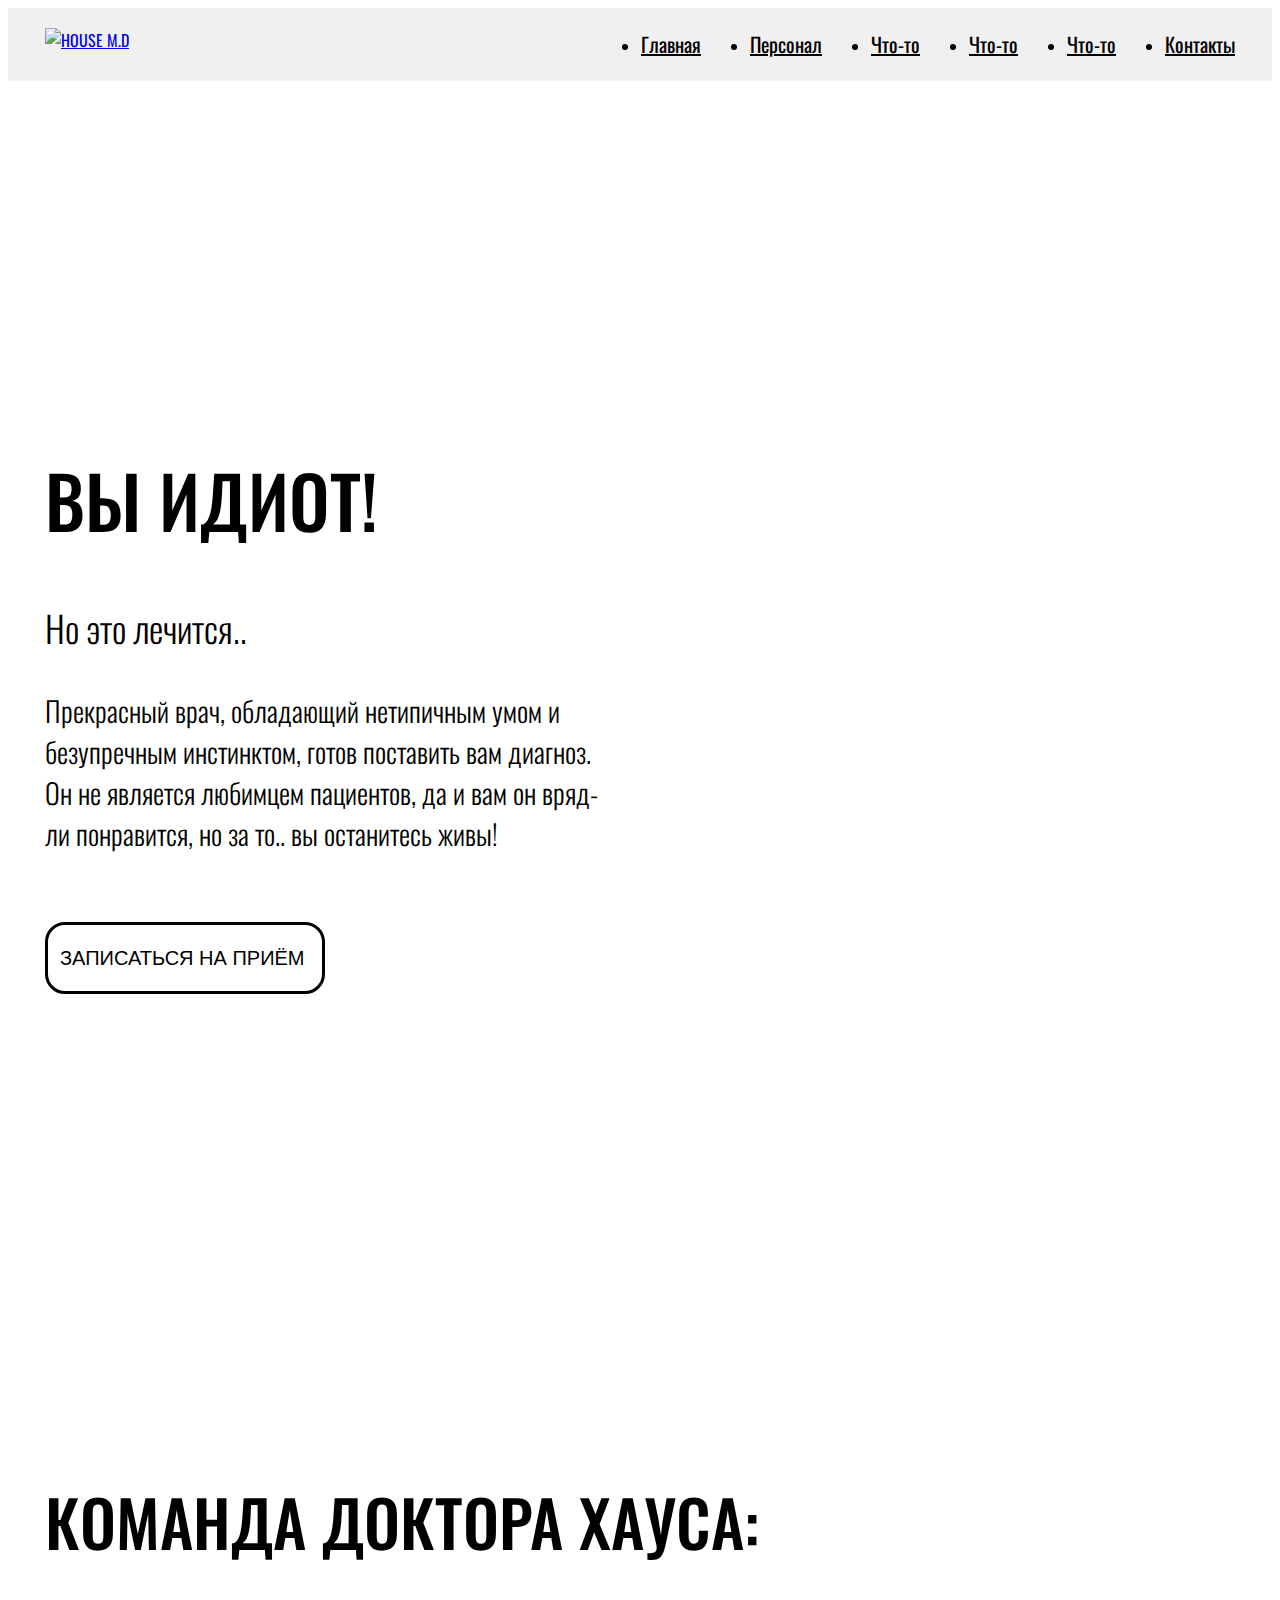
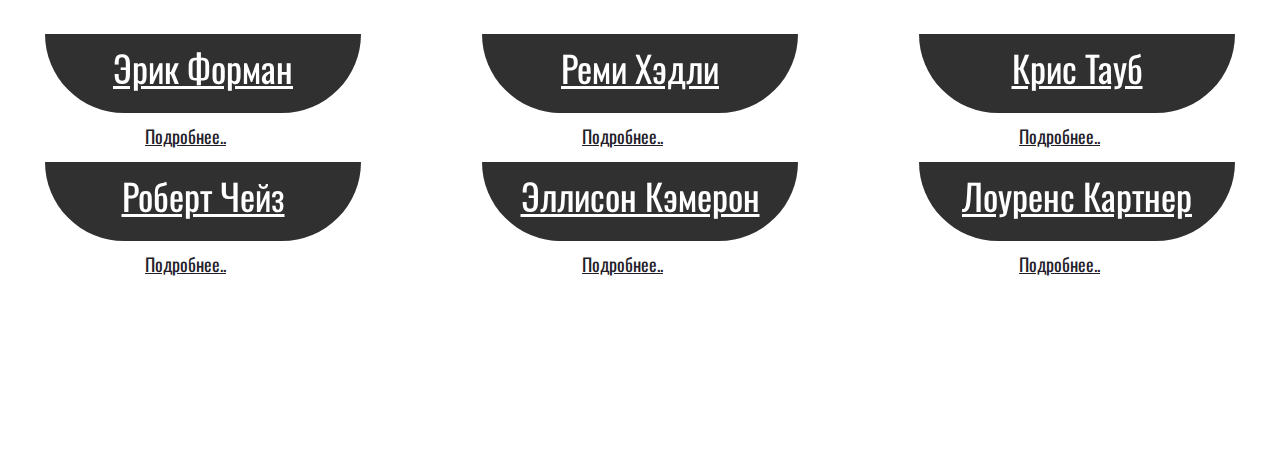
==== index.html @ 398832de "update links" ====
<!DOCTYPE html>
<html lang="ru">
<head>
	<meta charset="UTF-8">
	<meta http-equiv="X-UA-Compatible" content="IE=edge">
	<meta name="viewport" content="width=device-width, initial-scale=1.0">
	<link rel="stylesheet" href="./css/normalize.css">
	<link rel="stylesheet" href="./css/style.css">
	<title>ДОКТОР ХАУС</title>
</head>
<body>
	<header class="header">
		<div class="header__container">
			<div class="header__inner">

				<a href="index.html" class="logo"><img src="./img/icon/logo.png" alt="HOUSE M.D"></a>

				<nav class="menu">
				<ul class="menu__list">
					<li class="menu__item"><a href="./index.html" class="menu__link">Главная</a></li>
					<li class="menu__item"><a href="./team-page.html" class="menu__link">Персонал</a></li>
					<li class="menu__item"><a href="" class="menu__link">Что-то</a></li>
					<li class="menu__item"><a href="" class="menu__link">Что-то</a></li>
					<li class="menu__item"><a href="" class="menu__link">Что-то</a></li>
					<li class="menu__item"><a href="" class="menu__link">Контакты</a></li>
				</ul>
				
				</nav>
			</div>
		</div>
	</header>	


	<section class="first-screen">
		<div class="first-screen__container">
			<div class="first-screen__inner">
				<h1 class="first-screen__title">
					Вы идиот!
				</h1>

				<h3 class="first-screen__sub-title">
					Но это лечится..
				</h3>

				<p class="first-screen__text">
					Прекрасный врач, обладающий нетипичным умом 
					и безупречным инстинктом, готов поставить вам диагноз.
					Он не является любимцем пациентов, да и вам он вряд-ли
					понравится, но за то.. вы останитесь живы! 
				</p>

				<div class="first-screen__btn">
					<button data-modal-target="#modal">Записаться на приём<img src="./img/icon/cane-btn.png" alt=""> </button>
				</div> 
			</div>
		</div>
	</section>


<div class="modal" id="modal">
	<div class="modal-header">
		<div class="modal-header__title"><h2>Хаус перезвонит!</h2></div>
		<button data-close-button class="close-button">&times;</button>
	</div>
	<div class="modal-body">

	
	<form action=""  method="post"  class="appointment-form">

		<img class="modal-body__img" src="./img/content/house-form-img.png" alt="">
		<div class="user-name">
			<div class="form-item">
				<label for="first-name">Имя</label>
				<input type="text" placeholder="Имя" name="firstname" id="firstname" required>
			</div>

			<div class="form-item">
				<label for="first-name">Фамилия</label>
				<input type="text" placeholder="Фамилия" name="lastname" id="lastname" required>
			</div>
		</div>

		<div class="user-contacts">
			<div class="form-item">
				<label for="first-name">Ваша почта</label>
				<input type="email" placeholder="Ваша Почта" name="email" id="email" required>
			</div>

			<div class="form-item">
				<label for="first-name">Ваш телефон</label>
				<input type="tel" placeholder="Ваш телефон" name="phone" id="phone" required>
			</div>
		</div>

		<div class="appointment-form__btn">
			<button>Отправить контакты</button>
		</div>
	</form>
	</div>
</div>


<div id="overlay"></div>
	<section class="house-team">
		<div class="house-team__container">
			<div class="house-team__inner">
				<h2 class="house-team__title">Команда Доктора Хауса:</h2>
				<div class="members">
					<div class="members__card">
						<img class="member-photo" src="./img/content/foreman.png" alt="">
						<h4 class="member-name"><a class="member-name__link" href="./team-page.html#foreman">Эрик Форман</a></h4>
						<div class="background-name"></div>
						<a class="learn-more" href="./team-page.html#foreman">Подробнее..<img src="./img/icon/cane-btn.png" alt=""></a>
					</div>

					<div class="members__card">
						<img class="member-photo" src="./img/content/hadley.png" alt="">
						<h4 class="member-name"><a class="member-name__link" href="./team-page.html#hadley">Реми Хэдли</a></h4>
						<div class="background-name"></div>
						<a class="learn-more" href="./team-page.html#hadley">Подробнее..<img src="./img/icon/cane-btn.png" alt=""></a>
					</div>

					<div class="members__card">
						<img class="member-photo" src="./img/content/taub.png" alt="">
						<h4 class="member-name"><a class="member-name__link" href="./team-page.html#taub">Крис Тауб</a></h4>
						<div class="background-name"></div>
						<a class="learn-more" href="./team-page.html#taub">Подробнее..<img src="./img/icon/cane-btn.png" alt=""></a>
					</div>

					<div class="members__card">
						<img class="member-photo" src="./img/content/chase.png" alt="">
						<h4 class="member-name"><a class="member-name__link" href="./team-page.html#chase">Роберт Чейз</a></h4>
						<div class="background-name"></div>
						<a class="learn-more" href="./team-page.html#chase">Подробнее..<img src="./img/icon/cane-btn.png" alt=""></a>
					</div>

					<div class="members__card">
						<img class="member-photo" src="./img/content/cameron.png" alt="">
						<h4 class="member-name"><a class="member-name__link" href="./team-page.html#cameron">Эллисон Кэмерон</a></h4>
						<div class="background-name"></div>
						<a class="learn-more" href="./team-page.html#cameron">Подробнее..<img src="./img/icon/cane-btn.png" alt=""></a>
					</div>

					<div class="members__card">
						<img class="member-photo" src="./img/content/kutner.png" alt="">
						 <h4 class="member-name"><a class="member-name__link" href="./team-page.html#kutner">Лоуренс Картнер</a></h4>
						 <div class="background-name"></div>
						<a class="learn-more" href="./team-page.html#kutner">Подробнее..<img src="./img/icon/cane-btn.png" alt=""></a>
					</div>
				</div>
			</div>
		</div>
	</section>

	<script src="./js/script.js"></script>
</body>
</html>
---- css/style.css ----
/* LOAD FONTS */
 
 @import url('https://fonts.googleapis.com/css2?family=Oswald:wght@300;400;500&display=swap');

  body {
	font-family: 'Oswald';
	font-style: normal;
	font-weight: 400;
  }


/* HEADER */

.header {
	background: #F0F0F0;
}
.header__container {
	max-width: 1190px;
	padding: 0px 10px 0px 10px;
	margin: 0 auto;
}
.header__inner {
	display: flex;
	justify-content: space-between;
}
.logo {
	padding: 20px 0px 23px 0px;
}
.menu {
	display: flex;
}

.menu a {
	font-weight: 400;
	font-size: 20px;
	line-height: 41px;
	color: #000000;
}


.menu__list {
	display: flex;
	align-items: center;
}
.menu__item + .menu__item {
	margin-left: 49px;
}


/* FIRST SCREEN - Introduce */

.first-screen {
	background: url('../img/background/first-screen_background.jpg') center no-repeat;
	background-size: cover;
}
.first-screen__container {
	max-width: 1190px;
	padding: 0px 10px 0px 10px;
	margin: 0 auto;
}
.first-screen__inner {
	padding: 317px 0px 346px 0px;
}
.first-screen__title  {
	font-style: normal;
	font-weight: 500;
	font-size: 72px;
	line-height: 107px;
	color: #000000;
	text-transform: uppercase;
}
.first-screen__sub-title {
	font-style: normal;
	font-weight: 300;
	font-size: 36px;
	line-height: 53px;
	color: #000000;
}
.first-screen__text {
	margin-top: 10px;
	max-width: 576px;
	font-style: normal;
	font-weight: 300;
	font-size: 28px;
	line-height: 41px;
	color: #000000;
}

.first-screen__btn img {
	margin-left: 5px;
	transition: 0.3s;
}


.first-screen__btn  img:hover {
	transform: rotate(360deg);
}


.first-screen__btn button {
	font-style: normal;
	font-weight: 400;
	font-size: 20px;
	line-height: 30px;
	padding: 18px 12px 18px 12px;
	margin-top: 40px;
	border: 3px solid #000000;
	border-radius: 20px;
	background-color: rgba(0, 125, 215, 0.0);
	text-transform: uppercase;
	transition: 0.3s;
}


/* APPOINTMENT MODAL*/
.modal {
	position: fixed;
	top: 50%;
	left: 50%;
	transform: translate(-50%, -50%) scale(0);
	transition: 200ms ease-in-out;
	border: 2px solid rgb(66, 66, 66);
	border-radius: 10px;
	z-index: 10;
	background-color: rgb(211, 211, 211);
	width: 550px;
	height: 620px;
	max-width: 80%;
}
  
.modal.active {
	transform: translate(-50%, -50%) scale(1);
}
  
.modal-header {
	padding: 10px 15px;
	display: flex;
	justify-content: space-between;
	align-items: center;
}
  
.modal-header__title {
	max-width: 335px;
	margin: 0 auto;
	font-weight: 400;
	font-size: 28px;
	line-height: 41px;
	color: #030303;
}
  


.modal-header .close-button {
	cursor: pointer;
	border: none;
	outline: none;
	background: none;
	font-size: 30px;
	font-weight: bold;
}

.modal-body__img {
	cursor: pointer;
	display: block;
    margin: auto;
}
  
.modal-body {
	padding: 10px 15px;
}
  
#overlay {
	position: fixed;
	opacity: 0;
	transition: 200ms ease-in-out;
	top: 0;
	left: 0;
	right: 0;
	bottom: 0;
	background-color: rgba(0, 0, 0, .5);
	pointer-events: none;
}
  
#overlay.active {
	opacity: 1;
	pointer-events: all;
}

.appointment-form {
	max-width: 335px;
	margin: 0 auto;
}


.user-name {
	margin-top: 10px;
}

.user-name input {
	font-size: 14px;
	padding: 5px;
	width: 160px;
	height: 40px;
	border: 1px solid #373737;
	border-radius: 5px;
}

.user-contacts input {
	font-size: 14px;
	padding: 5px;
	width: 336px;
	height: 40px;
	border: 1px solid #373737;
	border-radius: 5px;
}

.form-item {
	display: flex;
	flex-direction: column;
}

.form-item label {
	font-size: 16px;
	margin: 22px 0px 5px 0px;
}

.user-name {
	display: flex;
	justify-content: space-between;
}

.appointment-form__btn {
	max-width: 200px;
	margin: 35px auto;
}

.appointment-form__btn button {
	font-style: normal;
	font-weight: 400;
	font-size: 16px;
	line-height: 24px;
	padding: 10px 15px 10px 15px;
	border: 2px solid #000000;
	border-radius: 20px;
	background-color: rgba(0, 125, 215, 0.0);
	text-transform: uppercase;
	transition: 0.3s;
}

.appointment-form__btn button:hover {
	background-color: #000000;
	color: #FFFFFF;
}

/* HOUSE TEAM */


.house-team {
	background: url("../img/background/team-background.jpg") center no-repeat;
	background-size: cover;
}
.house-team__container {
	max-width: 1190px;
	padding: 0px 10px 0px 10px;
	margin: 0 auto;
}
.house-team__inner {
	padding: 80px 0px 169px 0px;
}
.house-team__title {
	font-weight: 500;
	font-size: 64px;
	line-height: 95px;
	color: #000000;
	text-transform: uppercase;
}

.members {
	display: flex;
	flex-wrap: wrap;
	justify-content: space-between
}

.members__card {
	margin-top: 65px;
	border-radius: 0px 0px 80px 80px;
}


.member-name {
	position: relative;
	font-weight: 400;
	font-size: 36px;
	line-height: 53px;
	color: #FFFFFF;
	margin: -70px 0px 0px 0px;
	text-align: center;
	cursor: pointer;
	transition: 0.3s;
	z-index: 1;
}

.background-name {
	position: relative;
	min-width: 316px;
	min-height: 79px;
	margin: -60px 0px 10px 0px;
	background: rgba(0, 0, 0, 0.81);
	border-radius: 0px 0px 80px 80px;
	z-index: 0;
}

	
.member-name:hover {
	font-size: 38px;
}

.member-name__link  {
	color: #fff;
}

.learn-more {
	font-weight: 400;
	font-size: 18px;
	line-height: 27px;
	margin-left: 100px;
	color: #232029;
}

.learn-more img {
	transition: 0.3s;
	margin-left: 5px;
}

.learn-more img:hover {
	transform: rotate(360deg);
}




/* HOUSE TEAM PAGE-LIST */


.house-team-page {
	background: #DDDED8;;
}

.house-team-page__container {
	max-width: 1190px;
	padding: 0px 10px 0px 10px;
	margin: 0 auto;
}

.house-team-page__inner {
	padding: 100px 0px 200px 0px;
}

.house-team-page__title  {
	font-style: normal;
	font-weight: 500;
	font-size: 72px;
	line-height: 107px;
	color: #000000;
	text-transform: uppercase;
}


.house-team-page__sub-title {
	font-weight: 300;
	font-size: 36px;
	line-height: 53px;
	max-width: 778px;;
	color: #000000;
	padding-bottom: 40px;
}



.members__item {
	display: flex;
	justify-content: space-between;
}


.members-list {
	display: flex;
	flex-direction: column;
}

.members__text {
	font-weight: 200;
	font-size: 28px;
	line-height: 53px;
	color: #000000;
    max-height: 316px;
	margin: auto 60px;
}
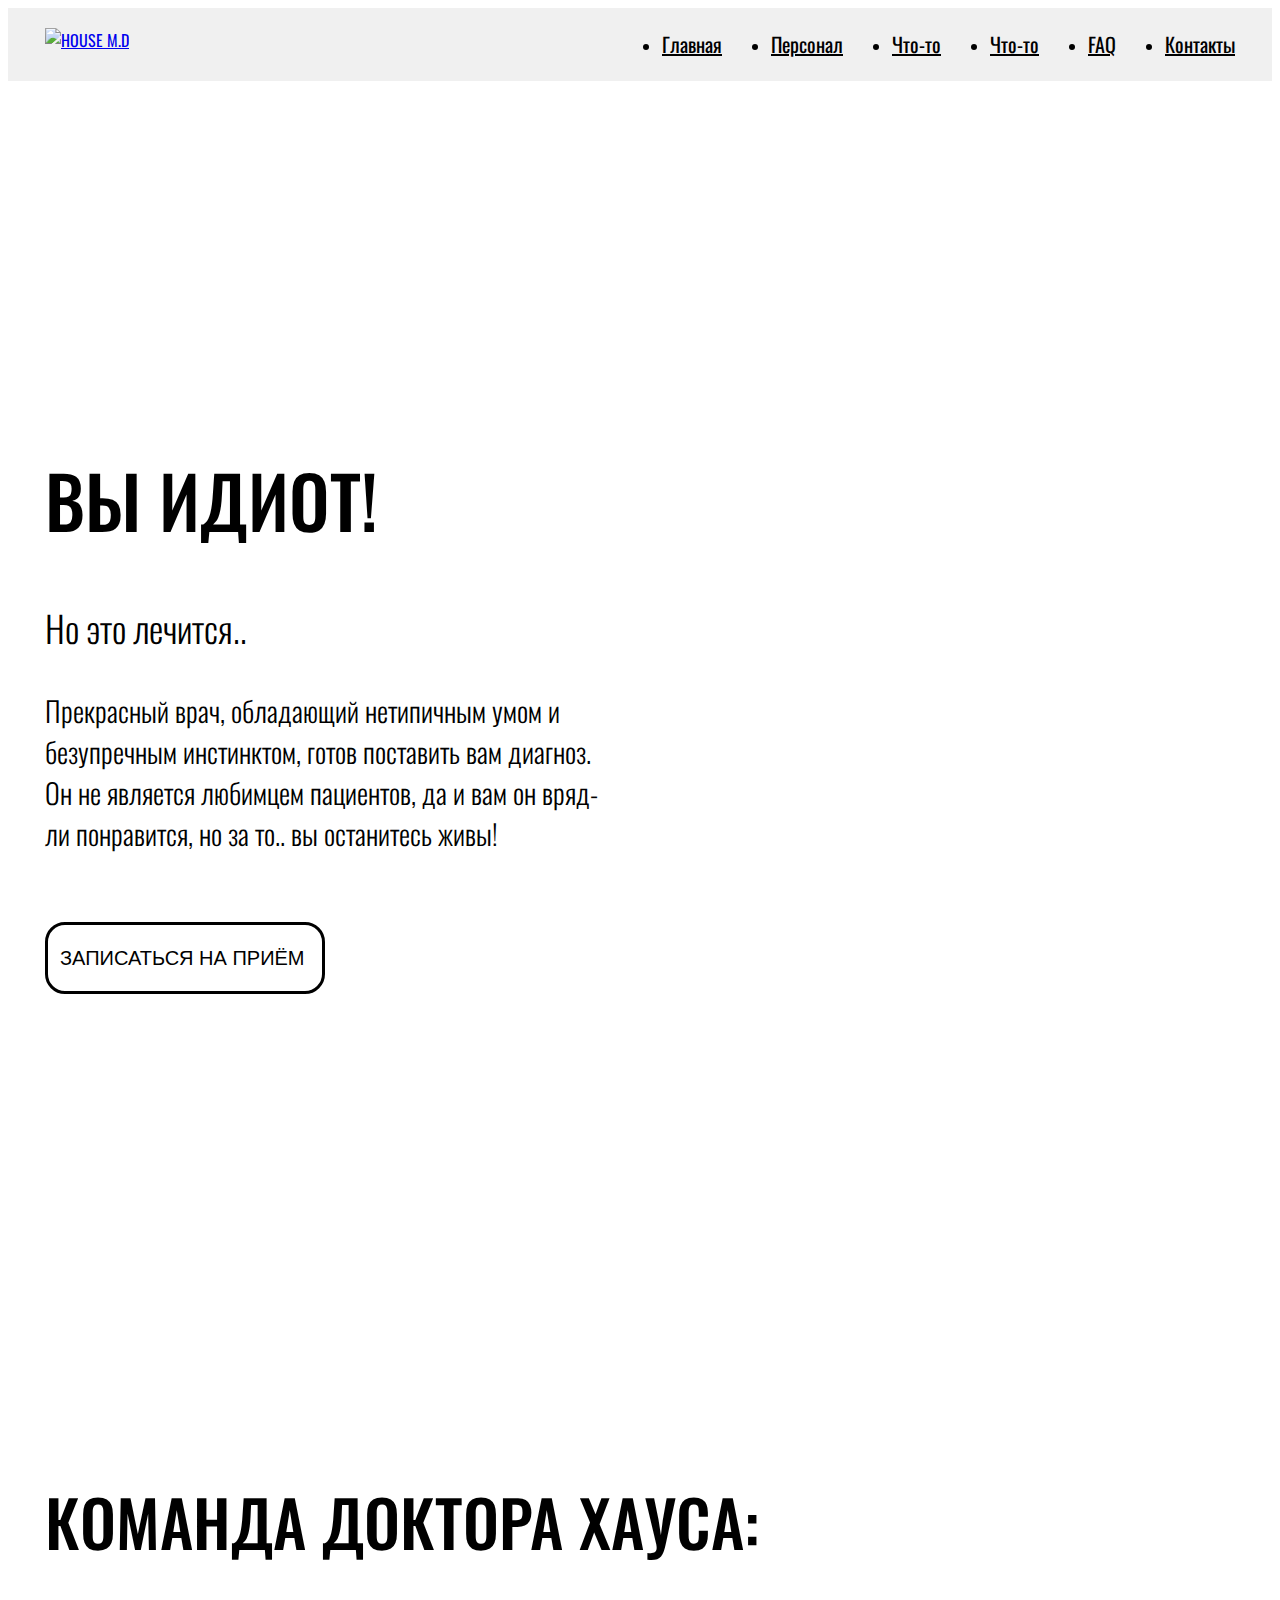
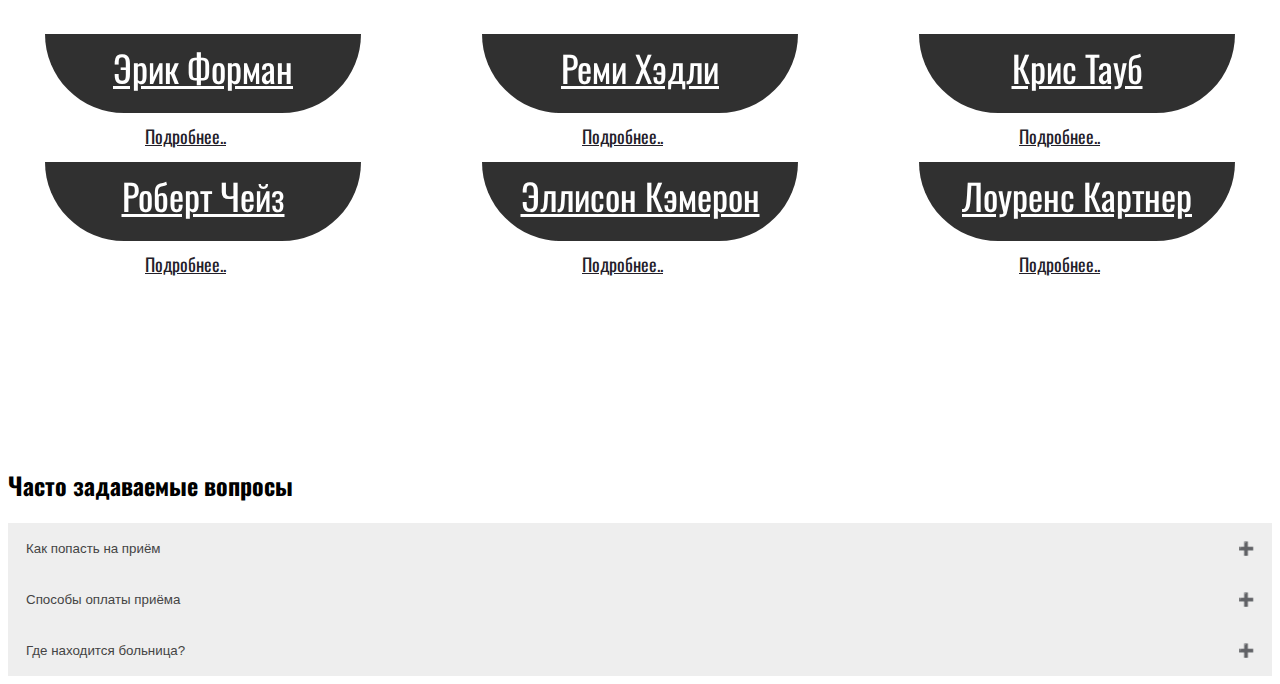
==== commit 429b05be: "created sample faq" ====
--- a/index.html
+++ b/index.html
@@ -21,7 +21,7 @@
 					<li class="menu__item"><a href="./team-page.html" class="menu__link">Персонал</a></li>
 					<li class="menu__item"><a href="" class="menu__link">Что-то</a></li>
 					<li class="menu__item"><a href="" class="menu__link">Что-то</a></li>
-					<li class="menu__item"><a href="" class="menu__link">Что-то</a></li>
+					<li class="menu__item"><a href="" class="menu__link">FAQ</a></li>
 					<li class="menu__item"><a href="" class="menu__link">Контакты</a></li>
 				</ul>
 				
@@ -64,9 +64,7 @@
 	</div>
 	<div class="modal-body">
 
-	
 	<form action=""  method="post"  class="appointment-form">
-
 		<img class="modal-body__img" src="./img/content/house-form-img.png" alt="">
 		<div class="user-name">
 			<div class="form-item">
@@ -152,6 +150,30 @@
 		</div>
 	</section>
 
+	<section class="faq">
+		<div class="faq__container">
+			<div class="faq__inner">
+				<h2 class="faq__title">Часто задаваемые вопросы</h2>	
+					<button class="accordion">Как попасть на приём</button>
+					<div class="panel">
+					<p>Для того, чтобы попасть на приём к доктору Хаусу необходимо заполнить форму, после чего ожидать звонка.</p>
+					</div>
+
+					<button class="accordion">Способы оплаты приёма</button>
+					<div class="panel">
+					<p>Lorem ipsum...</p>
+					</div>
+
+					<button class="accordion">Где находится больница?</button>
+					<div class="panel">
+					<p>Lorem ipsum...</p>
+					</div>
+	
+
+			</div>
+		</div>
+	</section>
+
 	<script src="./js/script.js"></script>
 </body>
 </html>--- a/css/style.css
+++ b/css/style.css
@@ -396,4 +396,44 @@
     max-height: 316px;
 	margin: auto 60px;
 }
-
+/* ----------------------------------------------------------------------------- */
+
+.accordion {
+	background-color: #eee;
+	color: #444;
+	cursor: pointer;
+	padding: 18px;
+	width: 100%;
+	text-align: left;
+	border: none;
+	outline: none;
+	transition: 0.4s;
+  }
+  
+  /* Добавить цвет фона для кнопки, если она нажата (добавить .активный класс с JS), а при наведении на него курсора мыши (наведите курсор) */
+  .active, .accordion:hover {
+	background-color: #ccc;
+  }
+  
+  /* Стиль аккордеон панели. Примечание: скрыто по умолчанию */
+
+  .panel {
+	padding: 0 18px;
+	background-color: white;
+	max-height: 0;
+	overflow: hidden;
+	transition: max-height 0.2s ease-out;
+  }
+
+
+  .accordion:after {
+	content: '\02795'; /* Символ юникода для "плюса" знак (+) */
+	font-size: 13px;
+	color: #777;
+	float: right;
+	margin-left: 5px;
+  }
+  
+  .active:after {
+	content: "\2796"; /* Символ юникода для "минуса" знак (-) */
+  }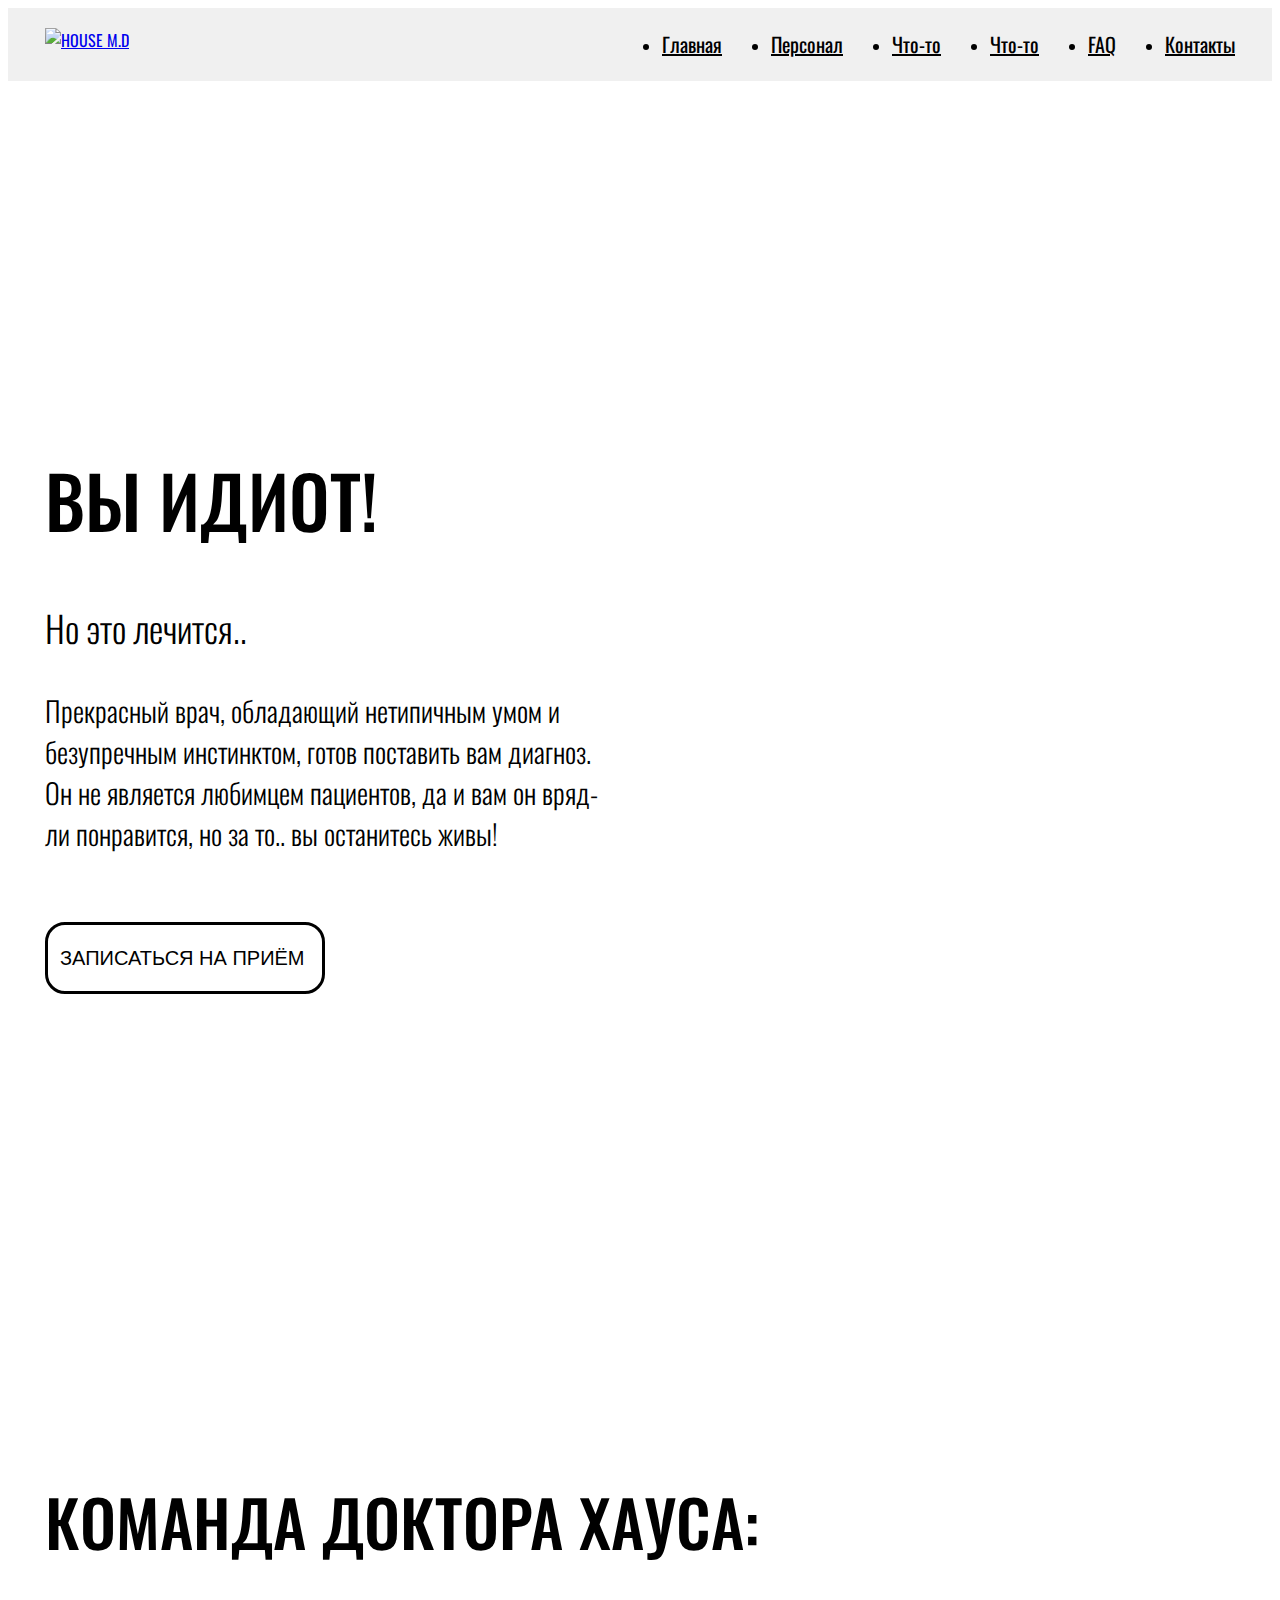
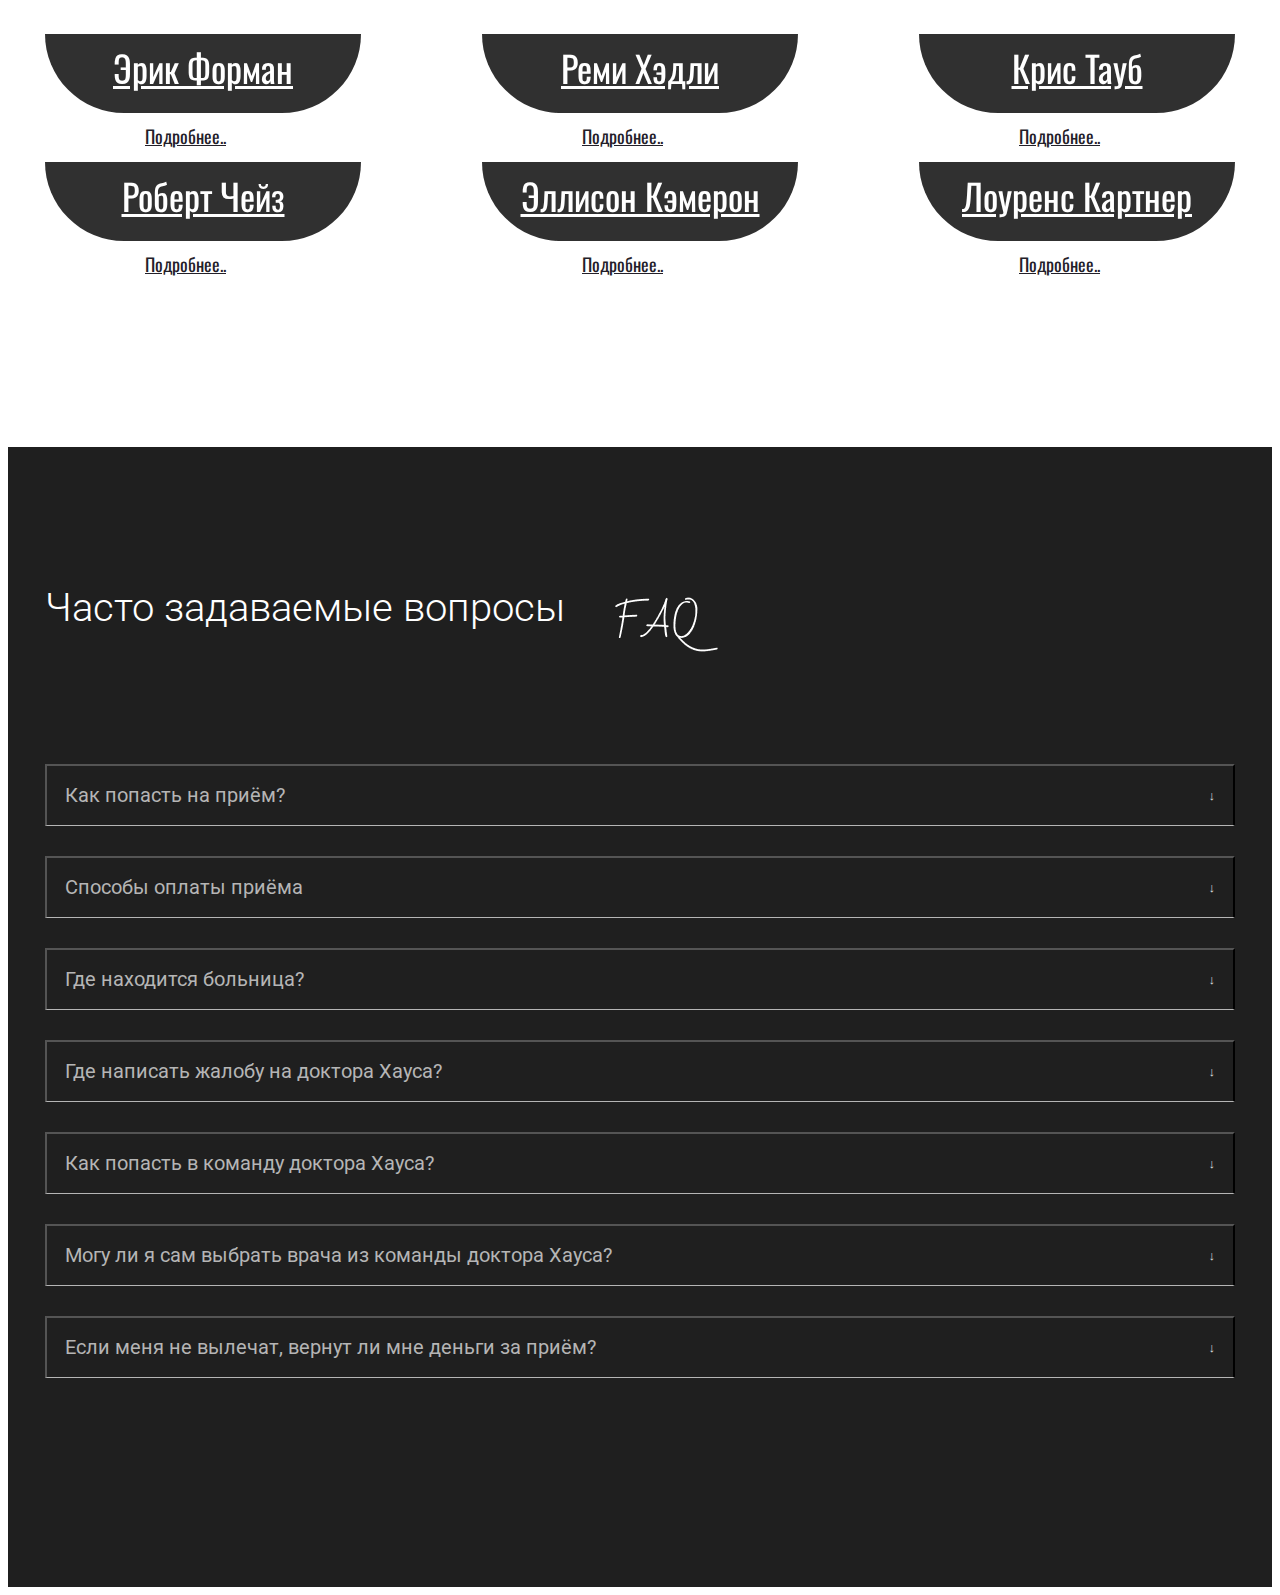
==== commit 0d4c079d: "faq is done" ====
--- a/index.html
+++ b/index.html
@@ -96,8 +96,6 @@
 	</form>
 	</div>
 </div>
-
-
 <div id="overlay"></div>
 	<section class="house-team">
 		<div class="house-team__container">
@@ -154,7 +152,7 @@
 		<div class="faq__container">
 			<div class="faq__inner">
 				<h2 class="faq__title">Часто задаваемые вопросы</h2>	
-					<button class="accordion">Как попасть на приём</button>
+					<button class="accordion">Как попасть на приём?</button>
 					<div class="panel">
 					<p>Для того, чтобы попасть на приём к доктору Хаусу необходимо заполнить форму, после чего ожидать звонка.</p>
 					</div>
@@ -168,6 +166,26 @@
 					<div class="panel">
 					<p>Lorem ipsum...</p>
 					</div>
+
+					<button class="accordion">Где написать жалобу на доктора Хауса?</button>
+					<div class="panel">
+					<p>Lorem ipsum...</p>
+					</div>
+
+					<button class="accordion">Как попасть в команду доктора Хауса?</button>
+					<div class="panel">
+					<p>Lorem ipsum...</p>
+					</div>
+
+					<button class="accordion">Могу ли я сам выбрать врача из команды доктора Хауса?</button>
+					<div class="panel">
+					<p>Lorem ipsum...</p>
+					</div>
+
+					<button class="accordion">Если меня не вылечат, вернут ли мне деньги за приём?</button>
+					<div class="panel">
+					<p>Нет!</p>
+					</div>
 	
 
 			</div>
--- a/css/style.css
+++ b/css/style.css
@@ -1,7 +1,7 @@
   /* LOAD FONTS */
  
  @import url('https://fonts.googleapis.com/css2?family=Oswald:wght@300;400;500&display=swap');
-
+ @import url('https://fonts.googleapis.com/css2?family=Roboto:wght@300;400&display=swap');
   body {
 	font-family: 'Oswald';
 	font-style: normal;
@@ -398,42 +398,86 @@
 }
 /* ----------------------------------------------------------------------------- */
 
+.faq {
+	background: #1F1F1F;
+}
+
+.faq__container {
+	background: url("../img/icon/faq.png") no-repeat 580px 150px;
+	max-width: 1190px;
+	padding: 0px 10px 0px 10px;
+	margin: 0 auto;
+}
+
+.faq__inner {
+	padding: 104px 0px 179px 0px;
+}
+
+.faq__title  {
+	font-family: 'Roboto';
+	font-style: normal;
+	font-weight: 300;
+	font-size: 40px;
+	color: #fff;
+	padding-bottom: 100px;
+	}
+
 .accordion {
-	background-color: #eee;
-	color: #444;
+	background-color: rgba(238, 238, 238, 0);
 	cursor: pointer;
 	padding: 18px;
 	width: 100%;
 	text-align: left;
-	border: none;
 	outline: none;
 	transition: 0.4s;
+	font-family: 'Roboto';
+	font-style: normal;
+	font-weight: 400;
+	font-size: 20px;
+	line-height: 23px;
+	color: #b5b5b5;
+	border-bottom: 0.5px solid #b5b5b5;
+
+
   }
   
   /* Добавить цвет фона для кнопки, если она нажата (добавить .активный класс с JS), а при наведении на него курсора мыши (наведите курсор) */
   .active, .accordion:hover {
-	background-color: #ccc;
+	color: #ffffff;
+	border-bottom: 0.5px solid #ffffff;
+	
+
   }
   
   /* Стиль аккордеон панели. Примечание: скрыто по умолчанию */
 
   .panel {
+	margin: 15px 0px 15px 0px;
 	padding: 0 18px;
-	background-color: white;
 	max-height: 0;
 	overflow: hidden;
 	transition: max-height 0.2s ease-out;
   }
 
+  .panel p {
+	font-family: 'Roboto';
+	font-style: normal;
+	font-weight: 300;
+	font-size: 16px;
+	line-height: 118%;
+	color: #FFFFFF;
+  }
 
   .accordion:after {
-	content: '\02795'; /* Символ юникода для "плюса" знак (+) */
+	content: '\2193'; /* Символ юникода для "плюса" знак (+) */
 	font-size: 13px;
-	color: #777;
+	color: #dddddd;
 	float: right;
 	margin-left: 5px;
-  }
+
+  }
+
   
   .active:after {
-	content: "\2796"; /* Символ юникода для "минуса" знак (-) */
+	content: "\2191"; /* Символ юникода для "минуса" знак (-) */
   }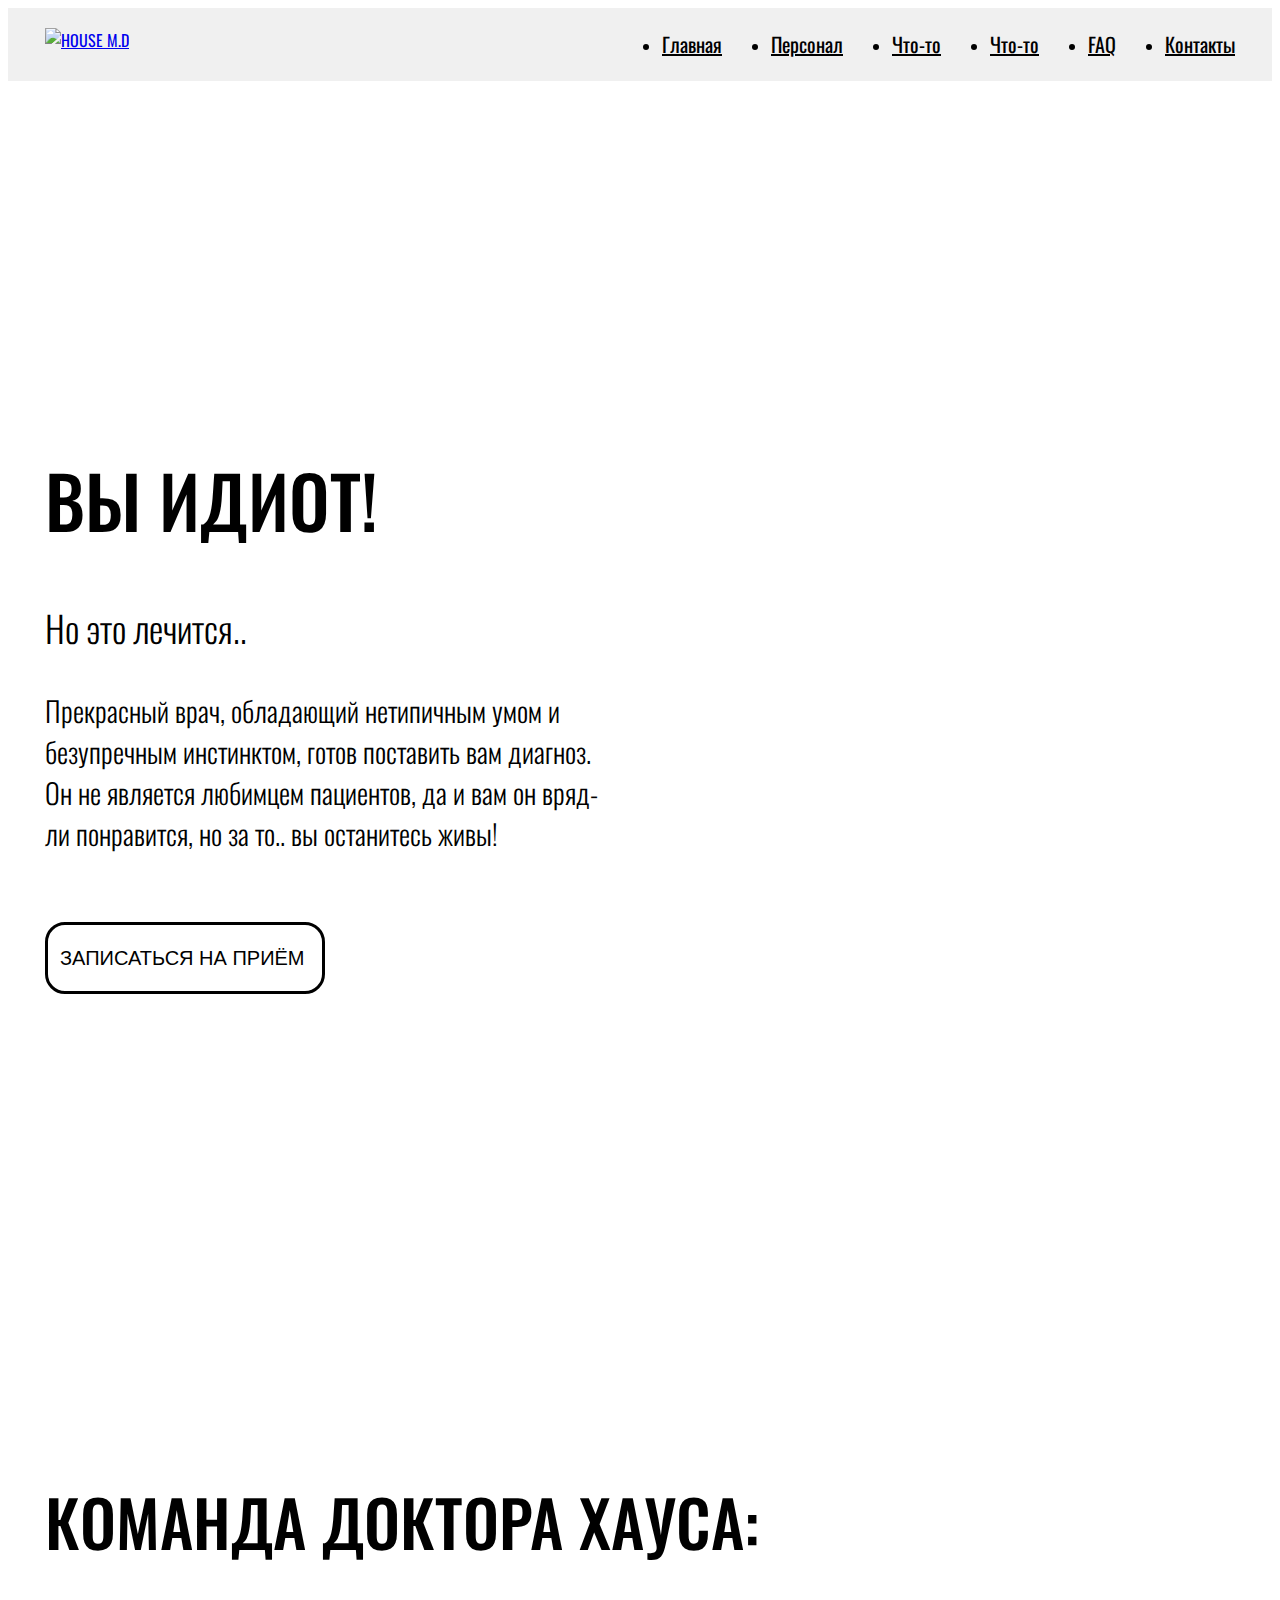
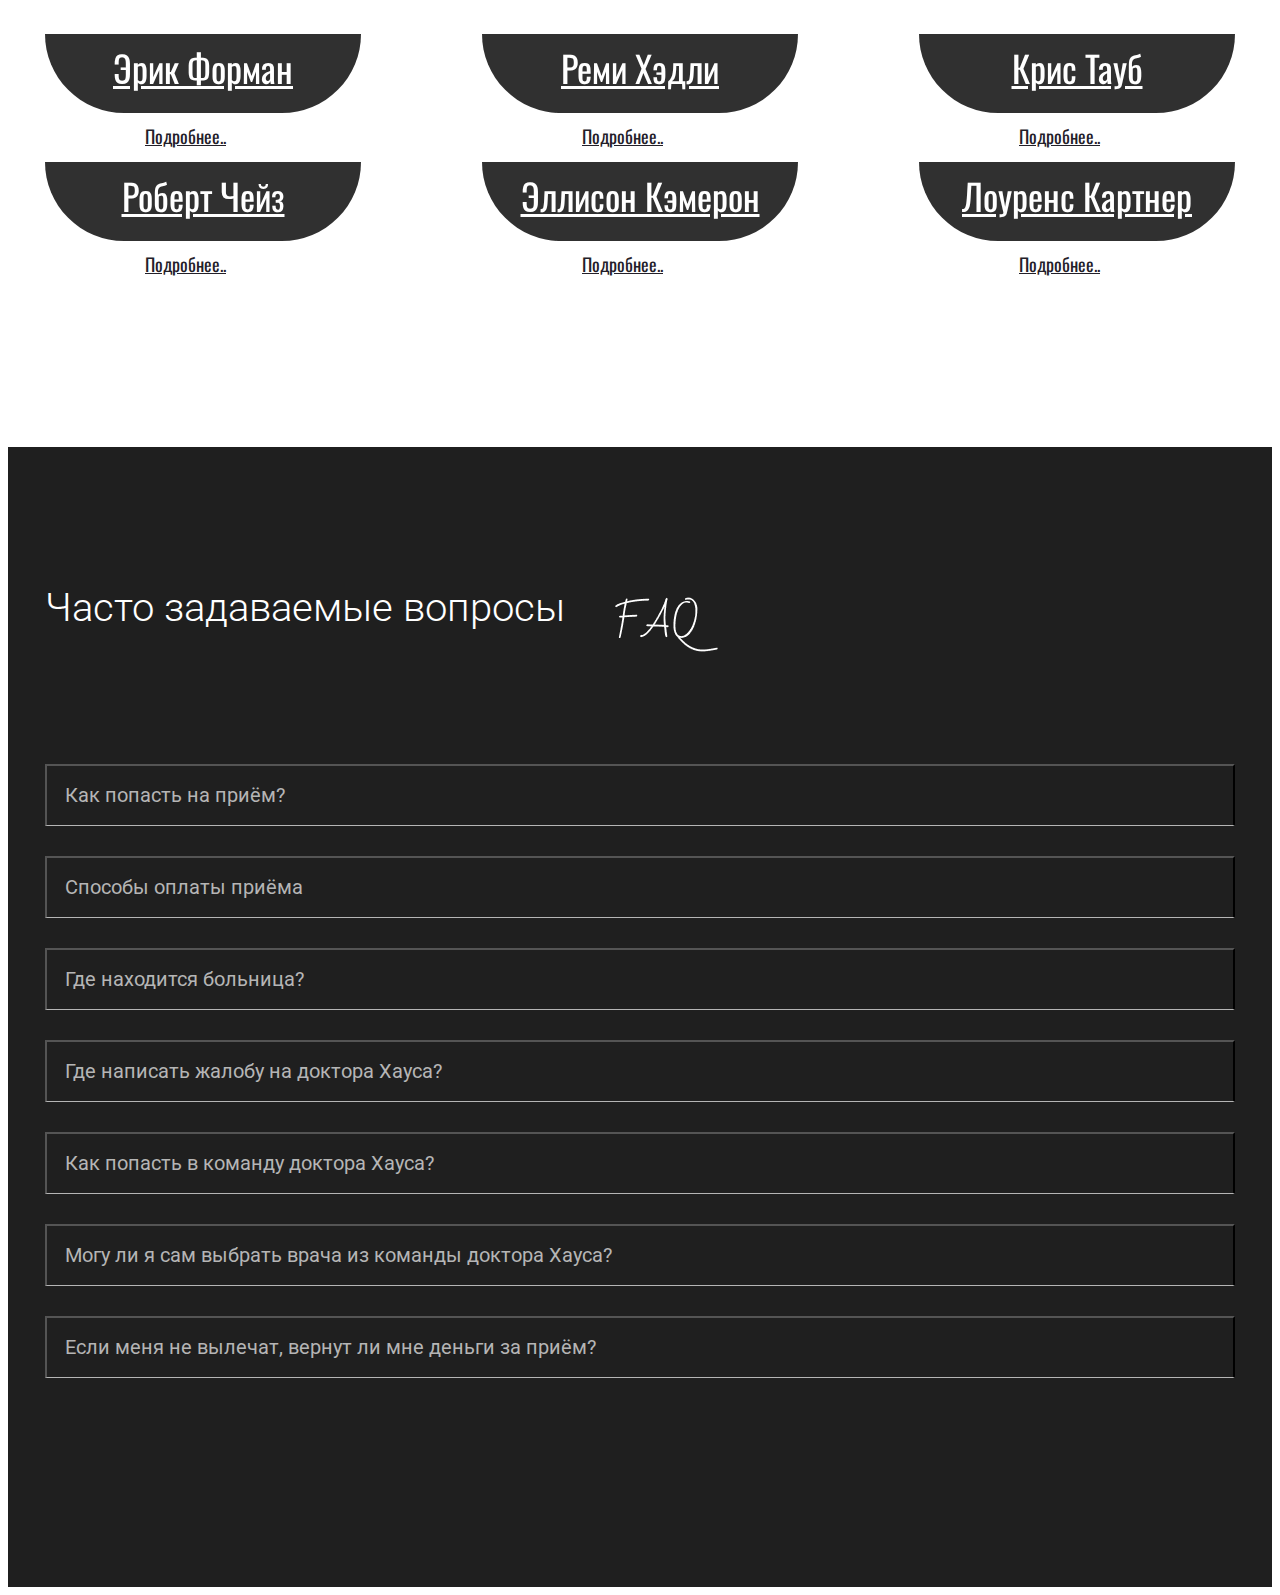
==== commit cbefbc8c: "update zoom and content" ====
--- a/index.html
+++ b/index.html
@@ -68,24 +68,24 @@
 		<img class="modal-body__img" src="./img/content/house-form-img.png" alt="">
 		<div class="user-name">
 			<div class="form-item">
-				<label for="first-name">Имя</label>
+				<label class="call-input__name" for="first-name">Имя</label>
 				<input type="text" placeholder="Имя" name="firstname" id="firstname" required>
 			</div>
 
 			<div class="form-item">
-				<label for="first-name">Фамилия</label>
+				<label class="call-input__name" for="first-name">Фамилия</label>
 				<input type="text" placeholder="Фамилия" name="lastname" id="lastname" required>
 			</div>
 		</div>
 
 		<div class="user-contacts">
 			<div class="form-item">
-				<label for="first-name">Ваша почта</label>
+				<label class="call-input__name" for="first-name">Ваша почта</label>
 				<input type="email" placeholder="Ваша Почта" name="email" id="email" required>
 			</div>
 
 			<div class="form-item">
-				<label for="first-name">Ваш телефон</label>
+				<label class="call-input__name" for="first-name">Ваш телефон</label>
 				<input type="tel" placeholder="Ваш телефон" name="phone" id="phone" required>
 			</div>
 		</div>
@@ -159,27 +159,27 @@
 
 					<button class="accordion">Способы оплаты приёма</button>
 					<div class="panel">
-					<p>Lorem ipsum...</p>
+					<p>Оплатить приём можно наличными и картой, кроме того Хаус давно хотел обновить трость..</p>
 					</div>
 
 					<button class="accordion">Где находится больница?</button>
 					<div class="panel">
-					<p>Lorem ipsum...</p>
+					<p>Больница Принстон-Плейнсборо находится в городке Принстон в Нью-Джерси .</p>
 					</div>
 
 					<button class="accordion">Где написать жалобу на доктора Хауса?</button>
 					<div class="panel">
-					<p>Lorem ipsum...</p>
+					<p>У доктора Кадди, но она сейчас в отпуске..</p>
 					</div>
 
 					<button class="accordion">Как попасть в команду доктора Хауса?</button>
 					<div class="panel">
-					<p>Lorem ipsum...</p>
+					<p>Оставьте свой контакт - <a data-modal-target="#modal">здесь</a> и Хаус вам перезвонит.</p>
 					</div>
 
 					<button class="accordion">Могу ли я сам выбрать врача из команды доктора Хауса?</button>
 					<div class="panel">
-					<p>Lorem ipsum...</p>
+					<p>Доктор Хаус собирает команду лично, исходя из ваших симптомов, настроения и склада характера.</p>
 					</div>
 
 					<button class="accordion">Если меня не вылечат, вернут ли мне деньги за приём?</button>
--- a/css/style.css
+++ b/css/style.css
@@ -148,7 +148,9 @@
 	color: #030303;
 }
   
-
+.call-input__name {
+	color: #131212;
+}
 
 .modal-header .close-button {
 	cursor: pointer;
@@ -197,7 +199,7 @@
 }
 
 .user-name input {
-	font-size: 14px;
+	font-size: 16px;
 	padding: 5px;
 	width: 160px;
 	height: 40px;
@@ -206,7 +208,7 @@
 }
 
 .user-contacts input {
-	font-size: 14px;
+	font-size: 16px;
 	padding: 5px;
 	width: 336px;
 	height: 40px;
@@ -220,6 +222,7 @@
 }
 
 .form-item label {
+	font-weight: 500;
 	font-size: 16px;
 	margin: 22px 0px 5px 0px;
 }
@@ -240,7 +243,7 @@
 	font-size: 16px;
 	line-height: 24px;
 	padding: 10px 15px 10px 15px;
-	border: 2px solid #000000;
+	border: 1.5px solid #000000;
 	border-radius: 20px;
 	background-color: rgba(0, 125, 215, 0.0);
 	text-transform: uppercase;
@@ -412,6 +415,12 @@
 .faq__inner {
 	padding: 104px 0px 179px 0px;
 }
+
+.faq__inner a {
+	color: rgb(119, 119, 119);
+	cursor: pointer;
+}
+
 
 .faq__title  {
 	font-family: 'Roboto';
@@ -442,42 +451,33 @@
   }
   
   /* Добавить цвет фона для кнопки, если она нажата (добавить .активный класс с JS), а при наведении на него курсора мыши (наведите курсор) */
-  .active, .accordion:hover {
+.active, .accordion:hover {
 	color: #ffffff;
 	border-bottom: 0.5px solid #ffffff;
-	
-
-  }
+
+}
   
   /* Стиль аккордеон панели. Примечание: скрыто по умолчанию */
 
-  .panel {
+.panel {
 	margin: 15px 0px 15px 0px;
 	padding: 0 18px;
 	max-height: 0;
 	overflow: hidden;
 	transition: max-height 0.2s ease-out;
-  }
-
-  .panel p {
+}
+
+.panel p {
 	font-family: 'Roboto';
 	font-style: normal;
 	font-weight: 300;
 	font-size: 16px;
 	line-height: 118%;
 	color: #FFFFFF;
-  }
-
-  .accordion:after {
-	content: '\2193'; /* Символ юникода для "плюса" знак (+) */
-	font-size: 13px;
-	color: #dddddd;
-	float: right;
-	margin-left: 5px;
-
-  }
-
-  
-  .active:after {
-	content: "\2191"; /* Символ юникода для "минуса" знак (-) */
-  }+}
+
+
+@media (min-width: 1360px) { 
+	body {
+		zoom: 80%; }
+}
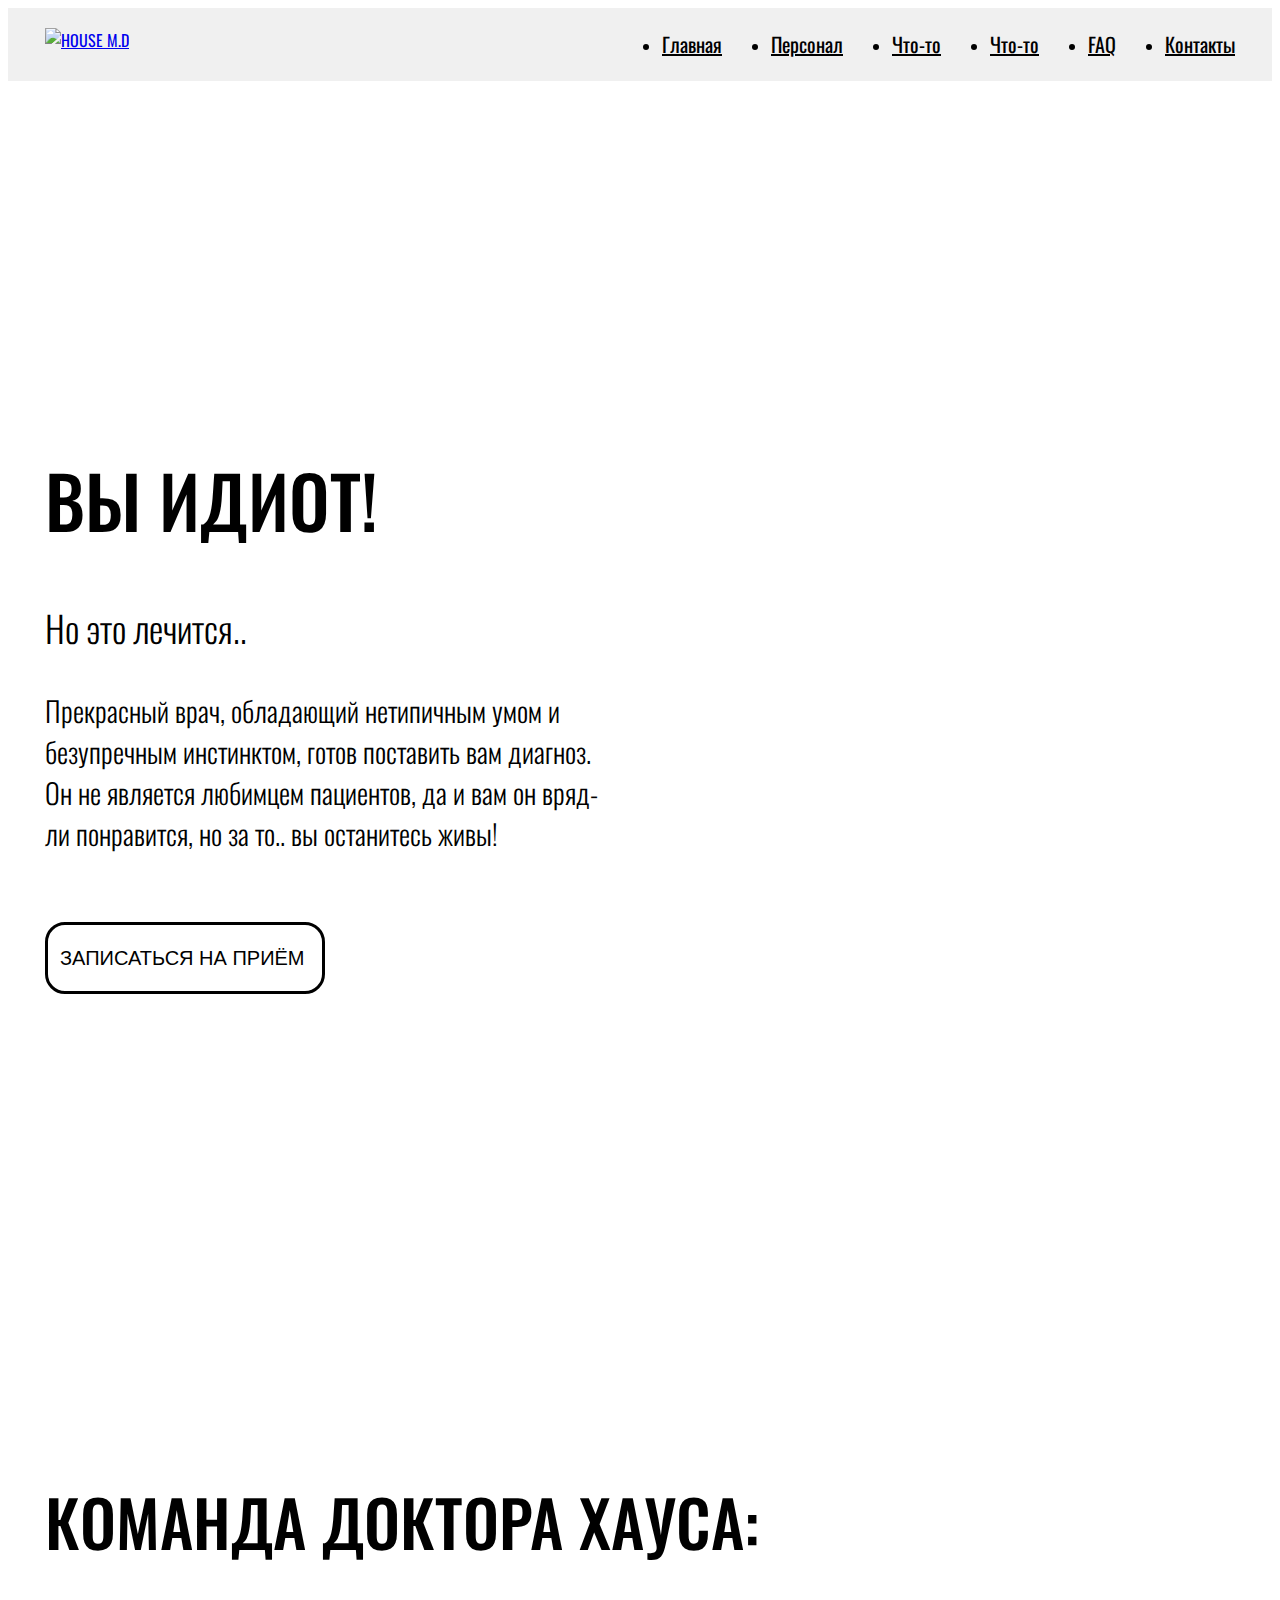
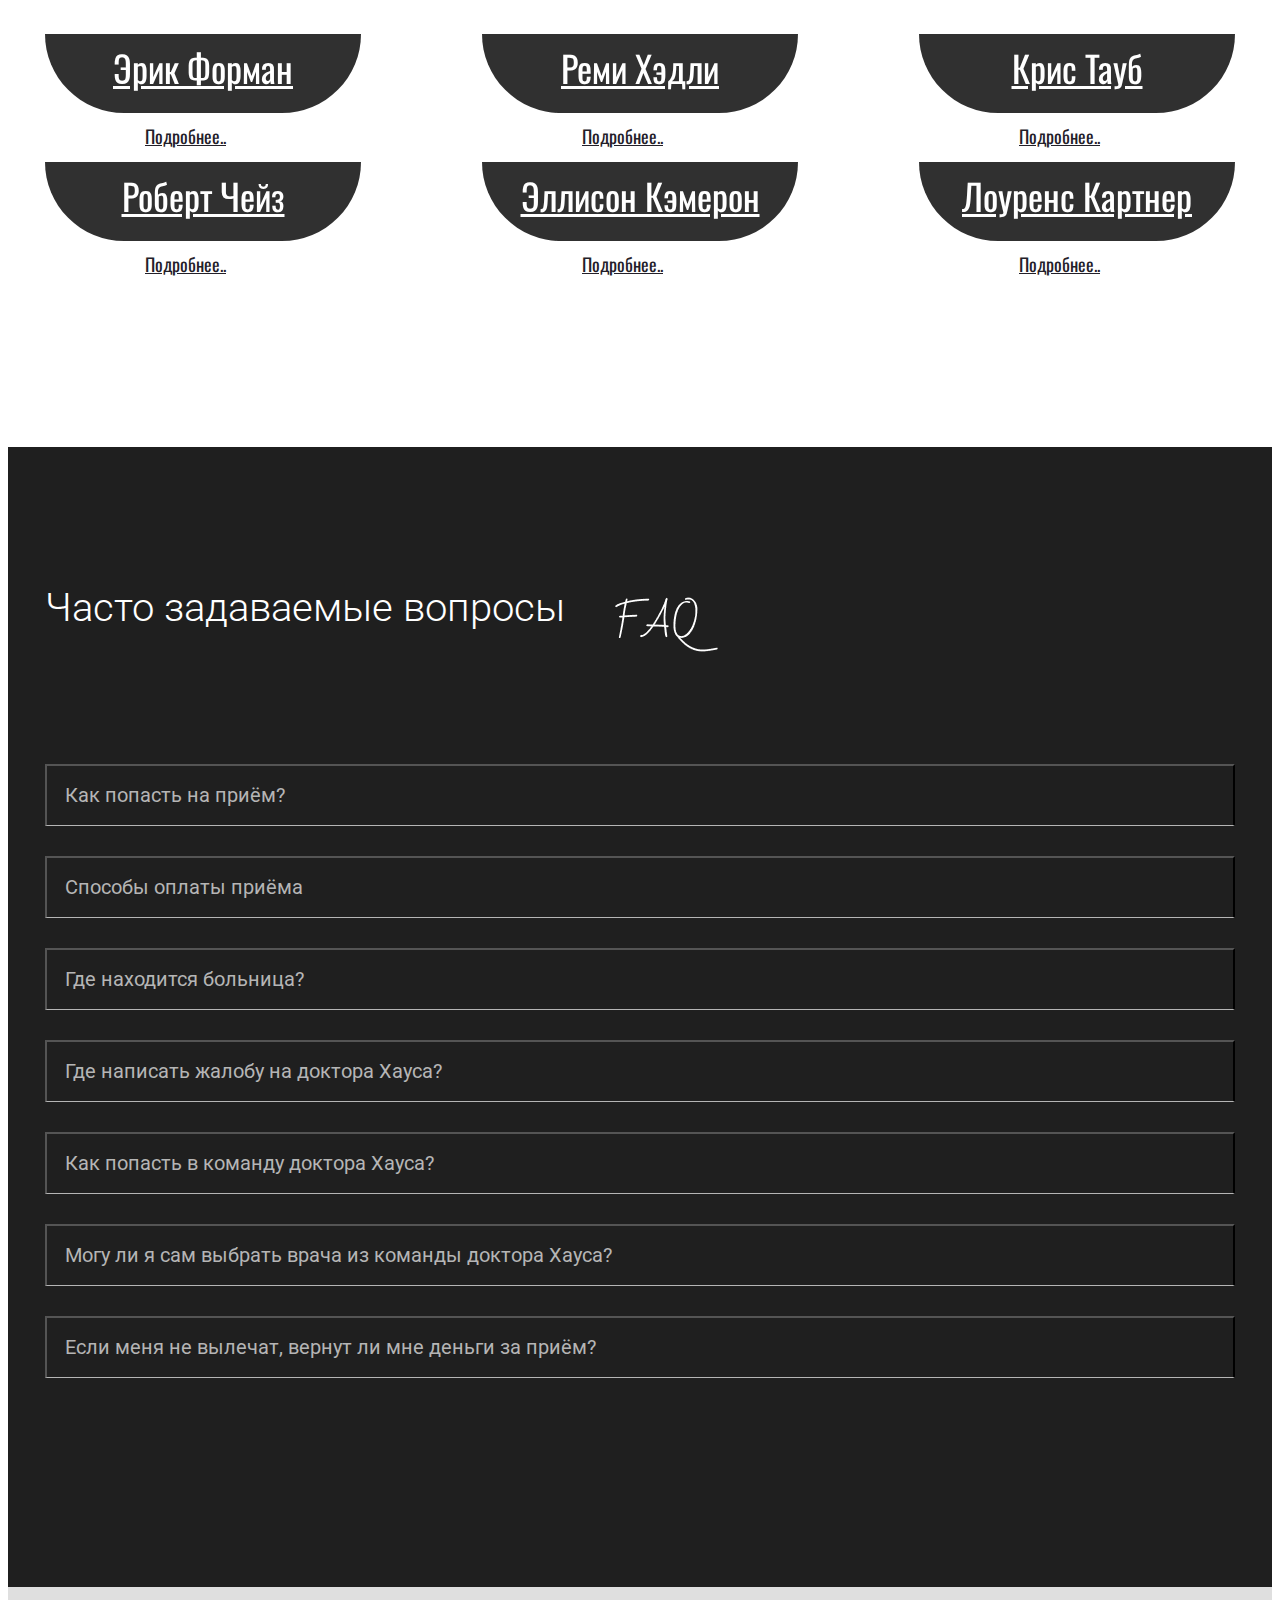
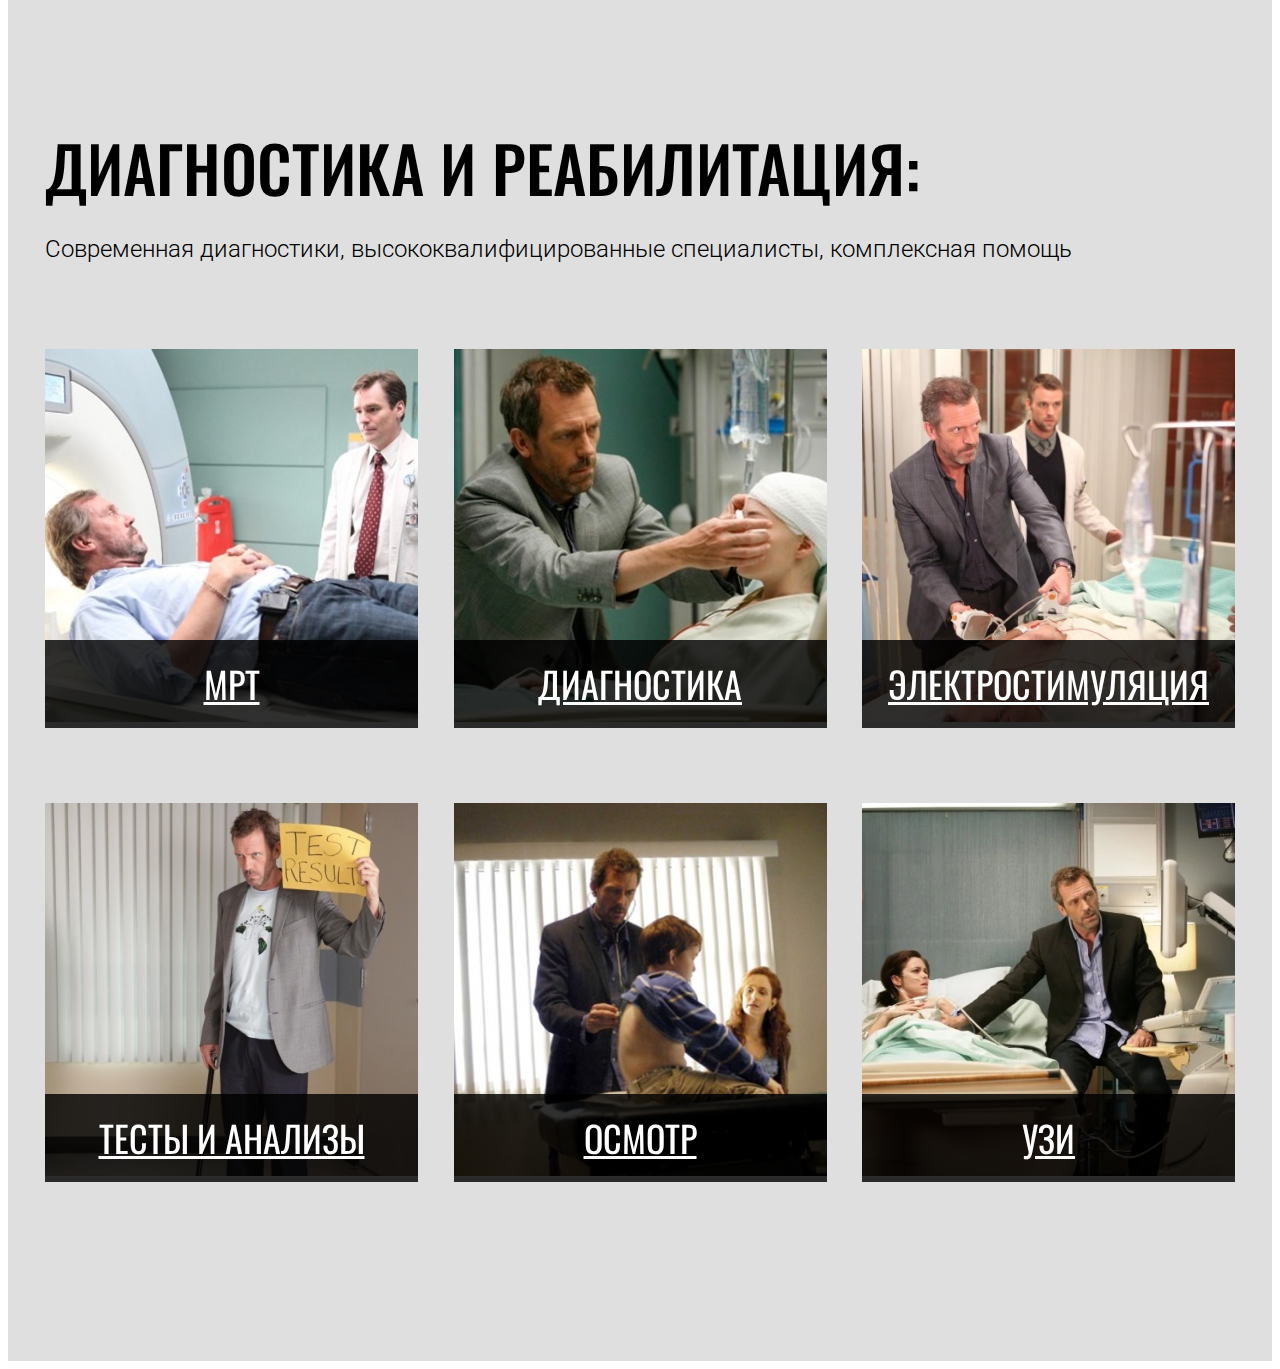
==== commit c5689bcb: "added services list" ====
--- a/index.html
+++ b/index.html
@@ -186,12 +186,57 @@
 					<div class="panel">
 					<p>Нет!</p>
 					</div>
-	
-
-			</div>
-		</div>
-	</section>
-
+			</div>
+		</div>
+	</section>
+
+
+
+	<section class="house-service">
+		<div class="house-service__container">
+			<div class="house-service__inner">
+				<h2 class="house-service__title">ДИАГНОСТИКА И РЕАБИЛИТАЦИЯ:</h2>
+				<p class="house-service__subtitle">Современная диагностики, высококвалифицированные специалисты, комплексная помощь</p>
+				<div class="service">
+					<div class="service__card">
+						<img class="service-photo" src="./img/content/MRT.jpg" alt="">
+						<h4 class="service-name"><a class="member-name__link" href="./team-page.html#foreman">МРТ</a></h4>
+						<div class="service-name__background"></div>
+					</div>
+
+					<div class="service__card">
+						<img class="service-photo" src="./img/content/funcdiagn.jpg" alt="">
+						<h4 class="service-name"><a class="member-name__link" href="./team-page.html#foreman">Диагностика</a></h4>
+						<div class="service-name__background"></div>
+					</div>
+
+					<div class="service__card">
+						<img class="service-photo" src="./img/content/electrostimul.jpg" alt="">
+						<h4 class="service-name"><a class="member-name__link" href="./team-page.html#foreman">ЭЛЕКТРОСТИМУЛЯЦИЯ</a></h4>
+						<div class="service-name__background"></div>
+					</div>
+
+					<div class="service__card">
+						<img class="service-photo" src="./img/content/tests.jpg" alt="">
+						<h4 class="service-name"><a class="member-name__link" href="./team-page.html#foreman">ТЕСТЫ И АНАЛИЗЫ</a></h4>
+						<div class="service-name__background"></div>
+					</div>
+
+					<div class="service__card">
+						<img class="service-photo" src="./img/content/observe.jpg" alt="">
+						<h4 class="service-name"><a class="member-name__link" href="./team-page.html#foreman">ОСМОТР</a></h4>
+						<div class="service-name__background"></div>
+					</div>
+
+					<div class="service__card">
+						<img class="service-photo" src="./img/content/uzi.jpg" alt="">
+						<h4 class="service-name"><a class="member-name__link" href="./team-page.html#foreman">УЗИ</a></h4>
+						<div class="service-name__background"></div>
+					</div>
+				</div>
+			</div>
+		</div>
+	</section>
 	<script src="./js/script.js"></script>
 </body>
 </html>--- a/css/style.css
+++ b/css/style.css
@@ -477,7 +477,86 @@
 }
 
 
-@media (min-width: 1360px) { 
-	body {
-		zoom: 80%; }
-}
+
+
+/* HOUSE SERVICE */
+
+
+
+.house-service {
+	background-color: #DFDFDF; 
+}
+
+.house-service__container {
+	max-width: 1190px;
+	padding: 0px 10px 0px 10px;
+	margin: 0 auto;
+}
+
+.house-service__inner {
+	padding: 80px 0px 169px 0px;
+}
+
+.house-service__title {
+	font-weight: 500;
+	font-size: 64px;
+	line-height: 95px;
+	color: #000000;
+	text-transform: uppercase;
+	margin-bottom: 10px;
+}
+
+.house-service__subtitle {
+	font-family: 'Roboto';
+	font-style: normal;
+	font-weight: 300;
+	font-size: 24px;
+	line-height: 87.3%;
+	color: #000000;
+}
+
+.service {
+	display: flex;
+	flex-wrap: wrap;
+	justify-content: space-between
+}
+
+.service__card {
+	margin-top: 65px;
+	border-radius: 0px 0px 80px 80px;
+}
+
+
+.service-name {
+	position: relative;
+	font-weight: 400;
+	font-size: 36px;
+	line-height: 53px;
+	text-transform: uppercase;
+	color: #FFFFFF;
+	margin: -70px 0px 0px 0px;
+	text-align: center;
+	cursor: pointer;
+	transition: 0.3s;
+	z-index: 1;
+	text-transform: uppercase;
+}
+
+.service-name__background {
+	position: relative;
+	min-width: 373px;
+	min-height: 88px;
+	margin: -70px 0px 10px 0px;
+	background: rgba(0, 0, 0, 0.81);
+	z-index: 0;
+}
+
+	
+.service-name:hover {
+	font-size: 38px;
+}
+
+.service-name__link  {
+	color: #fff;
+}
+
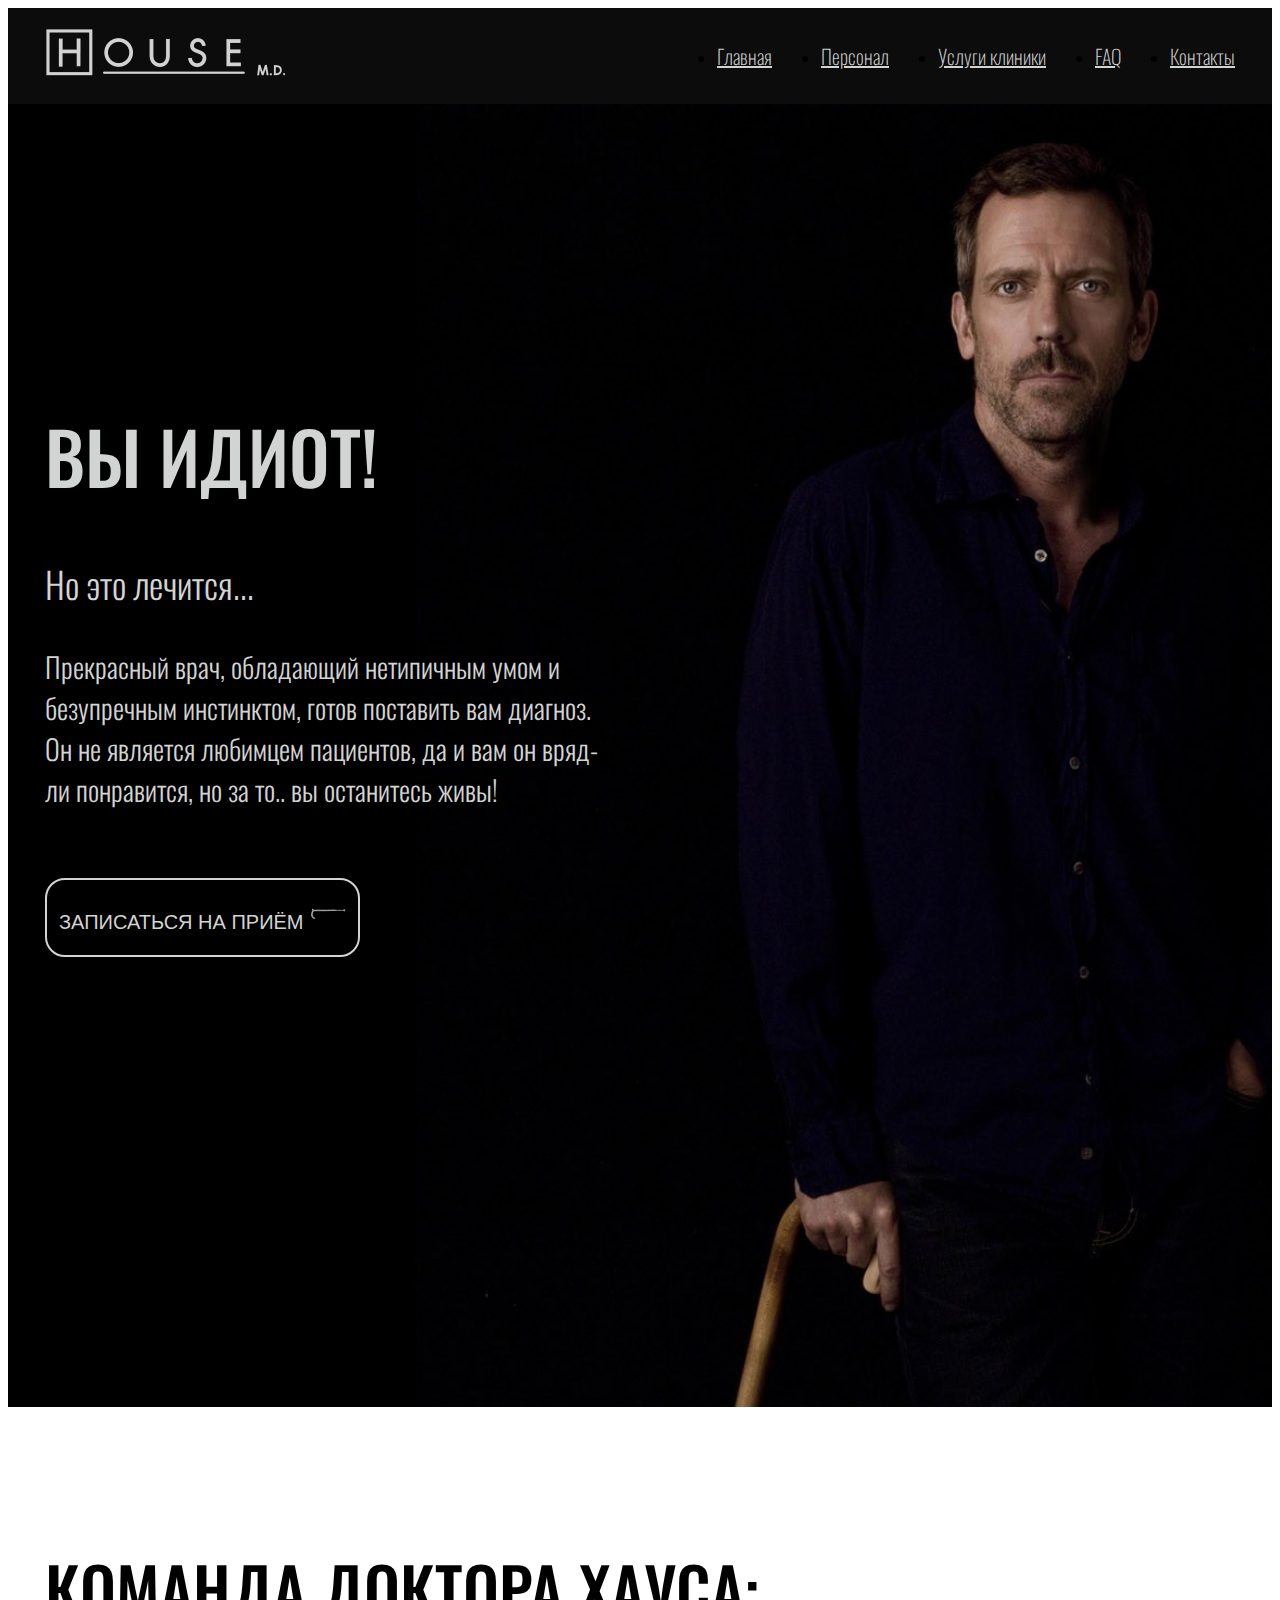
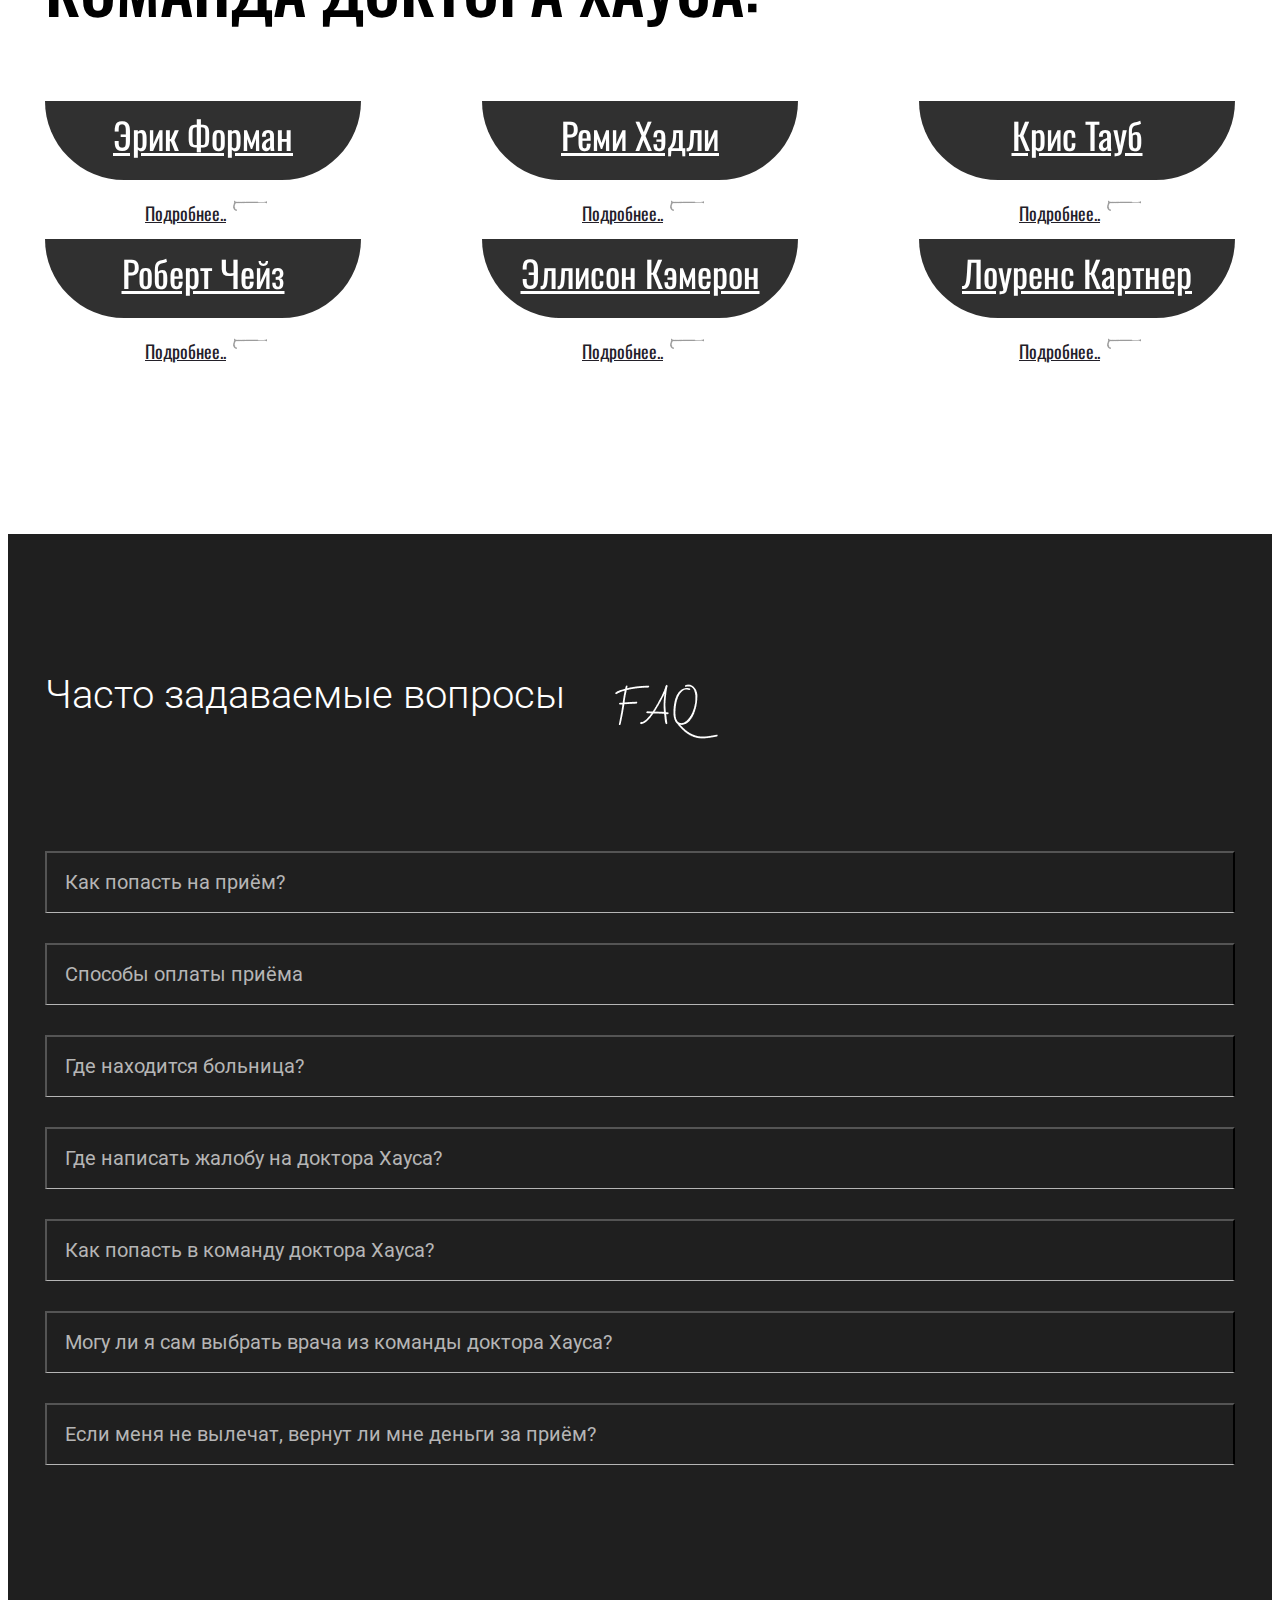
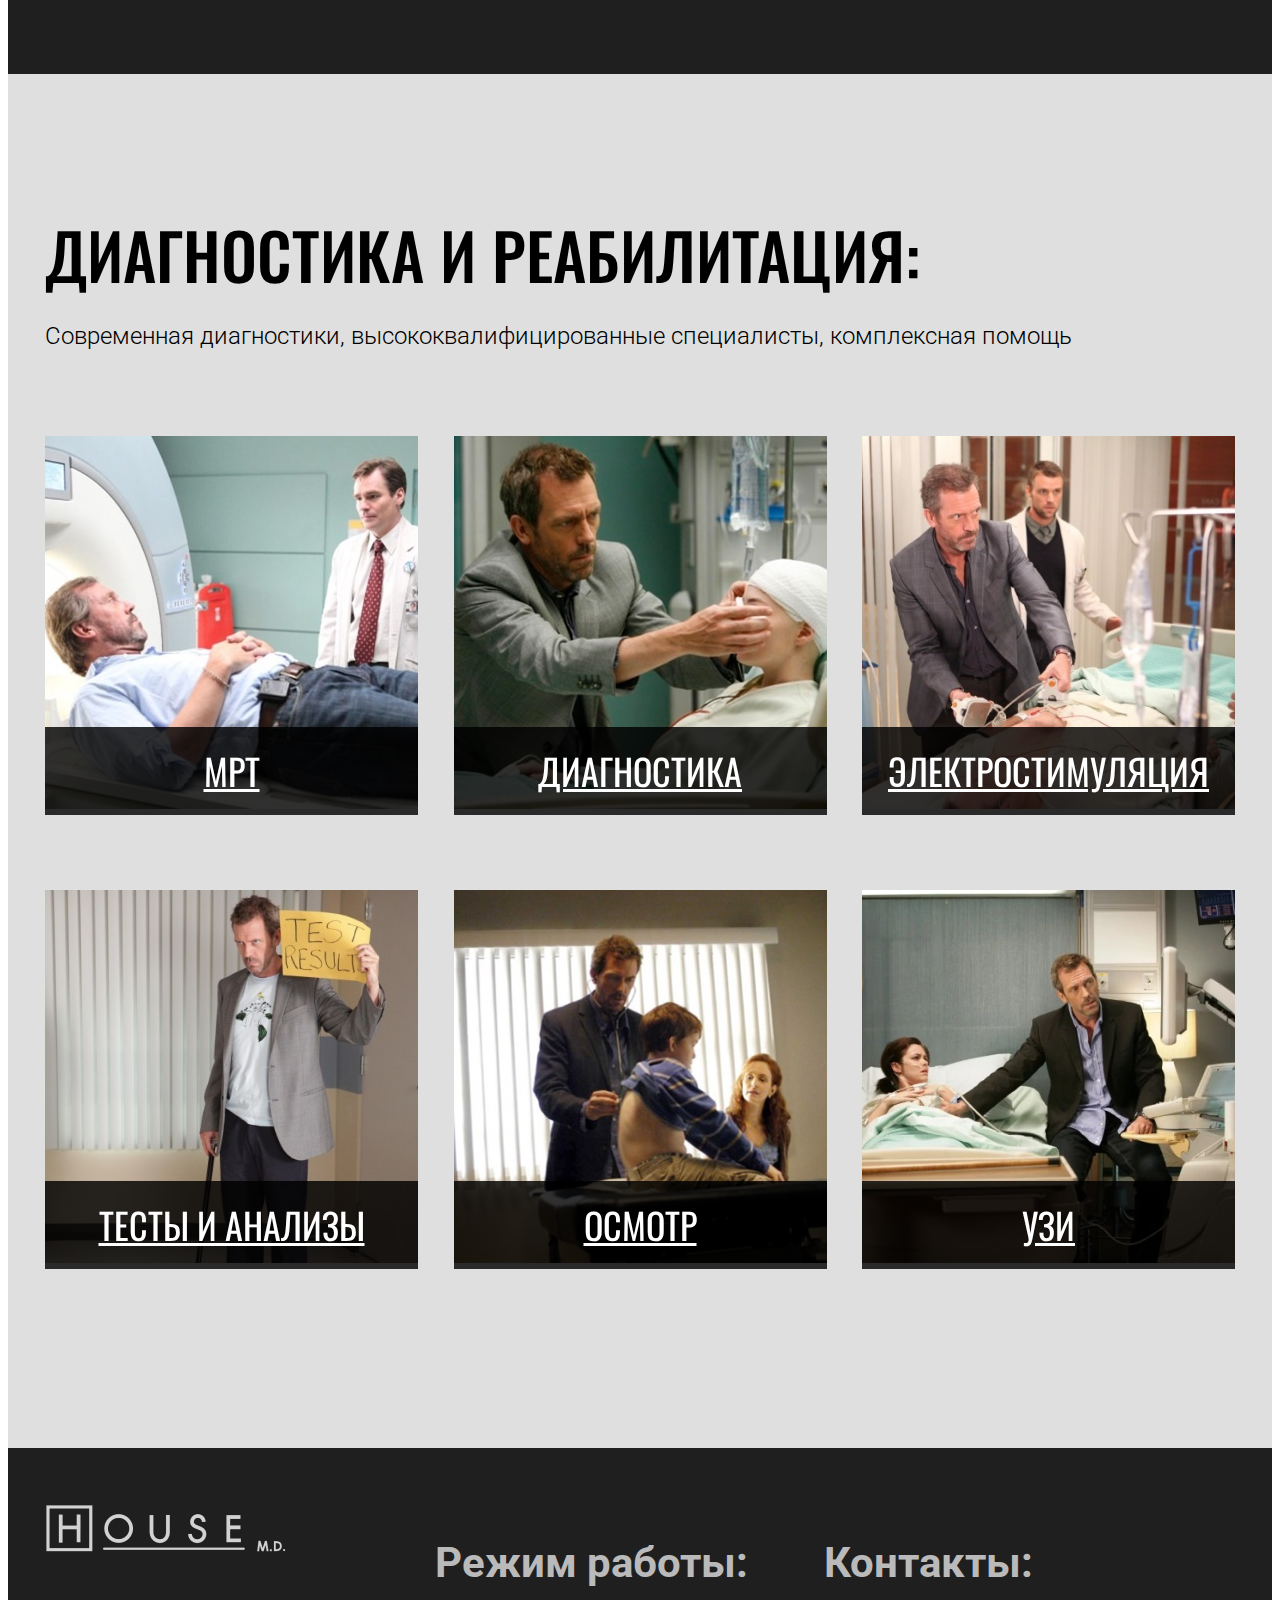
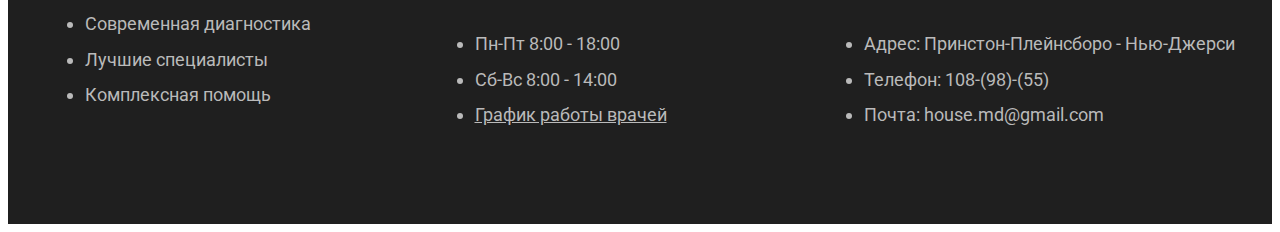
==== commit fa23d63b: "changed theme first screen" ====
--- a/index.html
+++ b/index.html
@@ -6,25 +6,22 @@
 	<meta name="viewport" content="width=device-width, initial-scale=1.0">
 	<link rel="stylesheet" href="./css/normalize.css">
 	<link rel="stylesheet" href="./css/style.css">
-	<title>ДОКТОР ХАУС</title>
+	<title>HOUSE M.D</title>
 </head>
 <body>
+	<div class="wrapper">
 	<header class="header">
 		<div class="header__container">
 			<div class="header__inner">
-
 				<a href="index.html" class="logo"><img src="./img/icon/logo.png" alt="HOUSE M.D"></a>
-
 				<nav class="menu">
 				<ul class="menu__list">
 					<li class="menu__item"><a href="./index.html" class="menu__link">Главная</a></li>
-					<li class="menu__item"><a href="./team-page.html" class="menu__link">Персонал</a></li>
-					<li class="menu__item"><a href="" class="menu__link">Что-то</a></li>
-					<li class="menu__item"><a href="" class="menu__link">Что-то</a></li>
-					<li class="menu__item"><a href="" class="menu__link">FAQ</a></li>
-					<li class="menu__item"><a href="" class="menu__link">Контакты</a></li>
+					<li class="menu__item"><a href="#house-team-id" class="menu__link">Персонал</a></li>
+					<li class="menu__item"><a href="#house-service-id" class="menu__link">Услуги клиники</a></li>
+					<li class="menu__item"><a href="#faq-id" class="menu__link">FAQ</a></li>
+					<li class="menu__item"><a href="#info-id" class="menu__link">Контакты</a></li>
 				</ul>
-				
 				</nav>
 			</div>
 		</div>
@@ -39,7 +36,7 @@
 				</h1>
 
 				<h3 class="first-screen__sub-title">
-					Но это лечится..
+					Но это лечится...
 				</h3>
 
 				<p class="first-screen__text">
@@ -97,7 +94,7 @@
 	</div>
 </div>
 <div id="overlay"></div>
-	<section class="house-team">
+	<section id="house-team-id" class="house-team">
 		<div class="house-team__container">
 			<div class="house-team__inner">
 				<h2 class="house-team__title">Команда Доктора Хауса:</h2>
@@ -148,7 +145,7 @@
 		</div>
 	</section>
 
-	<section class="faq">
+	<section id = "faq-id" class="faq">
 		<div class="faq__container">
 			<div class="faq__inner">
 				<h2 class="faq__title">Часто задаваемые вопросы</h2>	
@@ -192,7 +189,7 @@
 
 
 
-	<section class="house-service">
+	<section id="house-service-id" class="house-service">
 		<div class="house-service__container">
 			<div class="house-service__inner">
 				<h2 class="house-service__title">ДИАГНОСТИКА И РЕАБИЛИТАЦИЯ:</h2>
@@ -200,43 +197,80 @@
 				<div class="service">
 					<div class="service__card">
 						<img class="service-photo" src="./img/content/MRT.jpg" alt="">
-						<h4 class="service-name"><a class="member-name__link" href="./team-page.html#foreman">МРТ</a></h4>
+						<h4 class="service-name"><a class="member-name__link" href="#">МРТ</a></h4>
 						<div class="service-name__background"></div>
 					</div>
 
 					<div class="service__card">
 						<img class="service-photo" src="./img/content/funcdiagn.jpg" alt="">
-						<h4 class="service-name"><a class="member-name__link" href="./team-page.html#foreman">Диагностика</a></h4>
+						<h4 class="service-name"><a class="member-name__link" href="#">Диагностика</a></h4>
 						<div class="service-name__background"></div>
 					</div>
 
 					<div class="service__card">
 						<img class="service-photo" src="./img/content/electrostimul.jpg" alt="">
-						<h4 class="service-name"><a class="member-name__link" href="./team-page.html#foreman">ЭЛЕКТРОСТИМУЛЯЦИЯ</a></h4>
+						<h4 class="service-name"><a class="member-name__link" href="#">ЭЛЕКТРОСТИМУЛЯЦИЯ</a></h4>
 						<div class="service-name__background"></div>
 					</div>
 
 					<div class="service__card">
 						<img class="service-photo" src="./img/content/tests.jpg" alt="">
-						<h4 class="service-name"><a class="member-name__link" href="./team-page.html#foreman">ТЕСТЫ И АНАЛИЗЫ</a></h4>
+						<h4 class="service-name"><a class="member-name__link" href="#">ТЕСТЫ И АНАЛИЗЫ</a></h4>
 						<div class="service-name__background"></div>
 					</div>
 
 					<div class="service__card">
 						<img class="service-photo" src="./img/content/observe.jpg" alt="">
-						<h4 class="service-name"><a class="member-name__link" href="./team-page.html#foreman">ОСМОТР</a></h4>
+						<h4 class="service-name"><a class="member-name__link" href="#">ОСМОТР</a></h4>
 						<div class="service-name__background"></div>
 					</div>
 
 					<div class="service__card">
 						<img class="service-photo" src="./img/content/uzi.jpg" alt="">
-						<h4 class="service-name"><a class="member-name__link" href="./team-page.html#foreman">УЗИ</a></h4>
+						<h4 class="service-name"><a class="member-name__link" href="#">УЗИ</a></h4>
 						<div class="service-name__background"></div>
 					</div>
 				</div>
 			</div>
 		</div>
 	</section>
+
+
+	<footer class="footer">
+		<div class="footer__container">
+			<div class="footer__inner">
+				<div class="info">
+					<div id="info-id" class="info__item">
+					<div class="footer__title"><a href="index.html" class="logo"><img src="./img/icon/logo.png" alt="HOUSE M.D"></a> </div>	
+						<ul class="info-list">
+							<li>Современная диагностика</li>
+							<li>Лучшие специалисты</li>
+							<li>Комплексная помощь</li>
+						</ul>
+					</div>
+
+					<div class="info__item">
+						<div class="footer__title"> <h2 class="timework">Режим работы:</h2></div>
+						<ul class="info-list">
+							<li>Пн-Пт 8:00 - 18:00</li>
+							<li>Сб-Вс 8:00 - 14:00</li>
+							<li> <a href="#">График работы врачей</a></li>
+						</ul>
+					</div>
+
+					<div class="info__item">
+						<div class="footer__title"> <h2 class="contacts">Контакты:</h2></div>
+						<ul class="info-list">
+							<li>Адрес: Принстон-Плейнсборо - Нью-Джерси</li>
+							<li>Телефон: 108-(98)-(55)</li>
+							<li>Почта: house.md@gmail.com</li>
+						</ul>
+					</div>
+				</div>
+			</div>
+		</div>
+	</footer>
+	</div>
 	<script src="./js/script.js"></script>
 </body>
-</html>+</html>
--- a/css/style.css
+++ b/css/style.css
@@ -2,18 +2,30 @@
  
  @import url('https://fonts.googleapis.com/css2?family=Oswald:wght@300;400;500&display=swap');
  @import url('https://fonts.googleapis.com/css2?family=Roboto:wght@300;400&display=swap');
+
+ html{
+	scroll-behavior: smooth;
+ }
+
   body {
+	
 	font-family: 'Oswald';
 	font-style: normal;
 	font-weight: 400;
   }
 
 
+  .wrapper {
+	overflow: hidden;
+}
+
+
 /* HEADER */
 
 .header {
-	background: #F0F0F0;
-}
+	background: #0c0c0c;	
+}
+
 .header__container {
 	max-width: 1190px;
 	padding: 0px 10px 0px 10px;
@@ -22,7 +34,9 @@
 .header__inner {
 	display: flex;
 	justify-content: space-between;
-}
+	align-items: center;
+}
+
 .logo {
 	padding: 20px 0px 23px 0px;
 }
@@ -31,10 +45,10 @@
 }
 
 .menu a {
-	font-weight: 400;
+	font-weight: 200;
 	font-size: 20px;
 	line-height: 41px;
-	color: #000000;
+	color: #d2d3d3;
 }
 
 
@@ -53,37 +67,42 @@
 	background: url('../img/background/first-screen_background.jpg') center no-repeat;
 	background-size: cover;
 }
+
 .first-screen__container {
 	max-width: 1190px;
 	padding: 0px 10px 0px 10px;
 	margin: 0 auto;
 }
+
 .first-screen__inner {
-	padding: 317px 0px 346px 0px;
-}
+	padding: 250px 0px 450px 0px;
+}
+
 .first-screen__title  {
 	font-style: normal;
 	font-weight: 500;
 	font-size: 72px;
 	line-height: 107px;
-	color: #000000;
-	text-transform: uppercase;
-}
+	color: #d2d3d3;
+	text-transform: uppercase;
+}
+
 .first-screen__sub-title {
 	font-style: normal;
 	font-weight: 300;
 	font-size: 36px;
 	line-height: 53px;
-	color: #000000;
-}
+	color: #d2d3d3;
+}
+
 .first-screen__text {
-	margin-top: 10px;
+	margin-top: 30px;
 	max-width: 576px;
 	font-style: normal;
 	font-weight: 300;
 	font-size: 28px;
 	line-height: 41px;
-	color: #000000;
+	color: #d2d3d3;
 }
 
 .first-screen__btn img {
@@ -98,13 +117,14 @@
 
 
 .first-screen__btn button {
+	color: #d2d3d3;
 	font-style: normal;
 	font-weight: 400;
 	font-size: 20px;
 	line-height: 30px;
 	padding: 18px 12px 18px 12px;
 	margin-top: 40px;
-	border: 3px solid #000000;
+	border: 2px solid #d2d3d3;
 	border-radius: 20px;
 	background-color: rgba(0, 125, 215, 0.0);
 	text-transform: uppercase;
@@ -119,7 +139,7 @@
 	left: 50%;
 	transform: translate(-50%, -50%) scale(0);
 	transition: 200ms ease-in-out;
-	border: 2px solid rgb(66, 66, 66);
+	border: 2px solid rgb(0, 0, 0);
 	border-radius: 10px;
 	z-index: 10;
 	background-color: rgb(211, 211, 211);
@@ -446,8 +466,6 @@
 	line-height: 23px;
 	color: #b5b5b5;
 	border-bottom: 0.5px solid #b5b5b5;
-
-
   }
   
   /* Добавить цвет фона для кнопки, если она нажата (добавить .активный класс с JS), а при наведении на него курсора мыши (наведите курсор) */
@@ -560,3 +578,51 @@
 	color: #fff;
 }
 
+
+.footer {
+	background-color: #1F1F1F;; 
+}
+.footer__container {
+	max-width: 1190px;
+	padding: 0px 10px 0px 10px;
+	margin: 0 auto;
+}
+.footer__inner {
+	padding: 56px 0px 65px 0px;
+}
+.info {
+	display: flex;
+	flex-wrap: wrap;
+	justify-content: space-between;
+}
+
+.info__item {
+	min-width: 373px;
+}
+
+.footer__title {
+	font-family: 'Roboto';
+	font-style: normal;
+	font-weight: 400;
+	font-size: 28px;
+	line-height: 47px;
+	color: #BABABA;
+	margin-bottom: 50px;
+}
+
+.info-list li {
+	color: #BABABA;
+	font-family: 'Roboto';
+	font-style: normal;
+	font-weight: 400;
+	font-size: 18px;
+	line-height: 87.3%;
+	padding-bottom: 20px;
+}
+
+.info-list a {
+	color: #BABABA;
+}
+
+
+
